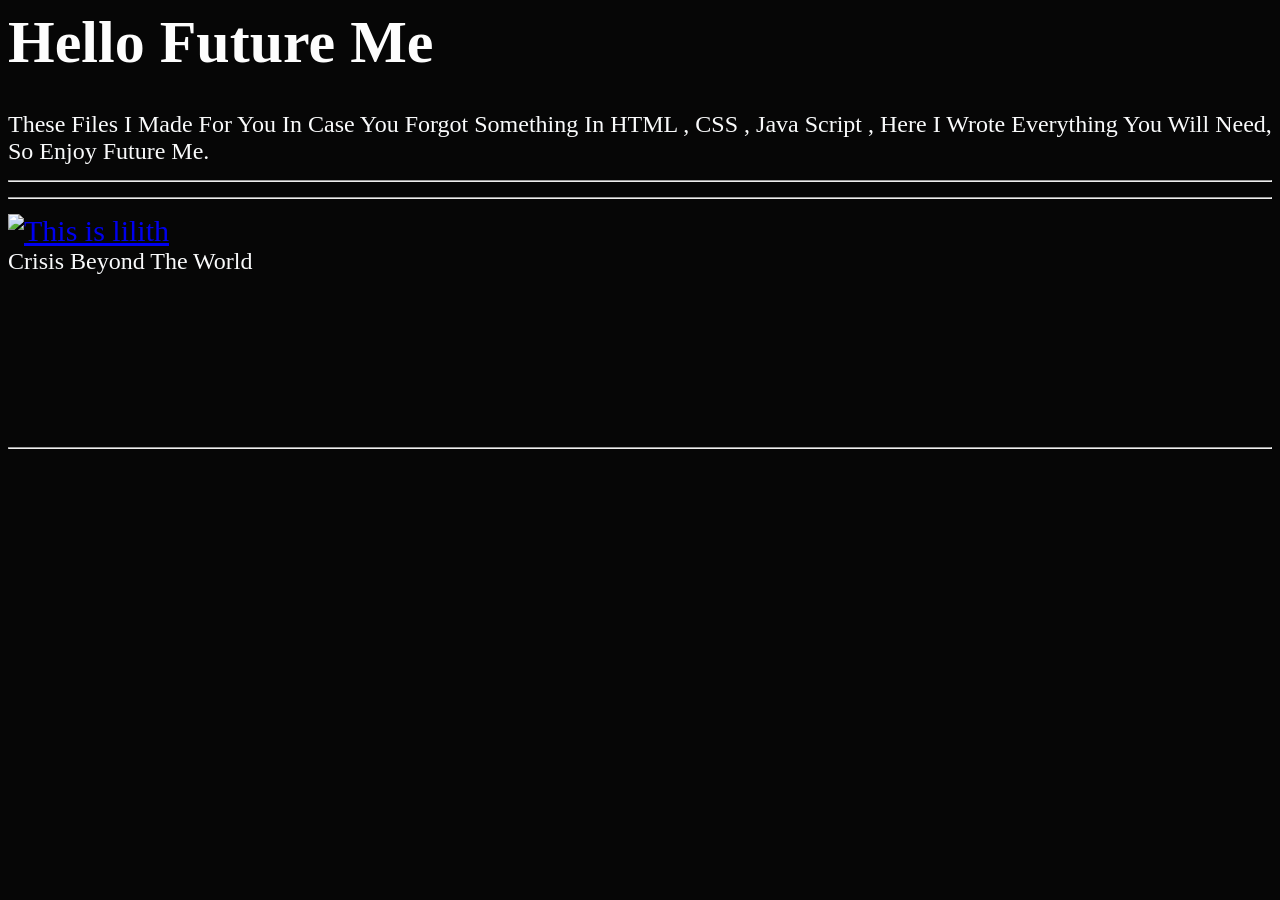
==== index.html @ 6f9fb366 "Rename test.html to index.html" ====
<!DOCTYPE html>
<html lang="en">
<head>
    <title> HTML & CSS & JS </title>
    <link rel="stylesheet" href="test.css"> <!-- link css with this href -->
</head>
<body>
     
    <h1> Hello Future Me </h1>
    <br>
    <!--<p> These Files I Made For You In Case You Forgot Something In HTML , CSS , Java Script , Here I Wrote Everything You Will Need, So Enjoy Future Me.  string-->
    <p class="text_info" > These Files I Made For You In Case You Forgot Something In HTML , CSS , Java Script , Here I Wrote Everything You Will Need, So Enjoy Future Me. </p> <!-- classes are so good to specifie somthing like fonts or size or whatever-->
    <hr>

    <h3 id = "greet"></h3> <!-- check JS file for info about id's -->
    <p id = info></p>
    <p id = arabic></p>
    <hr>

    <a href="https://store.steampowered.com/app/2873080/The_NOexistenceN_of_you_AND_me/" target="_blank"  >
    <img src="Lilith.jpg"  title="This is lilith " height="200" >  </img> </a> <!-- img and link -->

    <p class="Crisis" > Crisis Beyond The World  </p> 
    <audio autoplay loop id = "LILI" > <!-- Loop is just loop , also clasess are way better in both scenarios-->
        <source  src="[The NOexistenceN of you AND me OST] [Fontainebleau] - Crisis Beyond the World.mp3" type="audio/mp3" > <!-- it's recomended to tell the type of the file-->
    </audio>

    <p id = lilith_name></p>
    <p id = lilith_age></p>
    <p id = lilith_color></p>
    <video autoplay muted width="300" loop src="The NOexistenceN of you AND me Just Lilith.mp4" type="video/mp4" ></video> 
    <hr>

 




















</body>
<script src="test.js"></script> <!-- link the java script--> 
<!-- it's better to have the source at the bottem so that it dosent ruin the html compiling first-->
</html>
---- test.css ----
body {
  background-color: rgb(6, 6, 6); 
  font-family: serif, 'Arial Narrow Bold', sans-serif; /* font style */
  font-size: 30px; /* font size */
  h1 {
    color: rgb(253, 253, 253);
    /*font-family: fantasy; you can do that */
  }
  p{
    color: rgb(249, 250, 251);

  }
  
  h3 {
    color: rgb(247, 246, 244);
  }
  h1,h3 , p {
    margin: 0; /* this margin thingy controls spacing , pretty net */
  }
  .text_info {

    font-size: x-large; /* check HTML file For More Info About Classes */
  }
  .Crisis
  {
    font-size: x-large;
  }

  
}
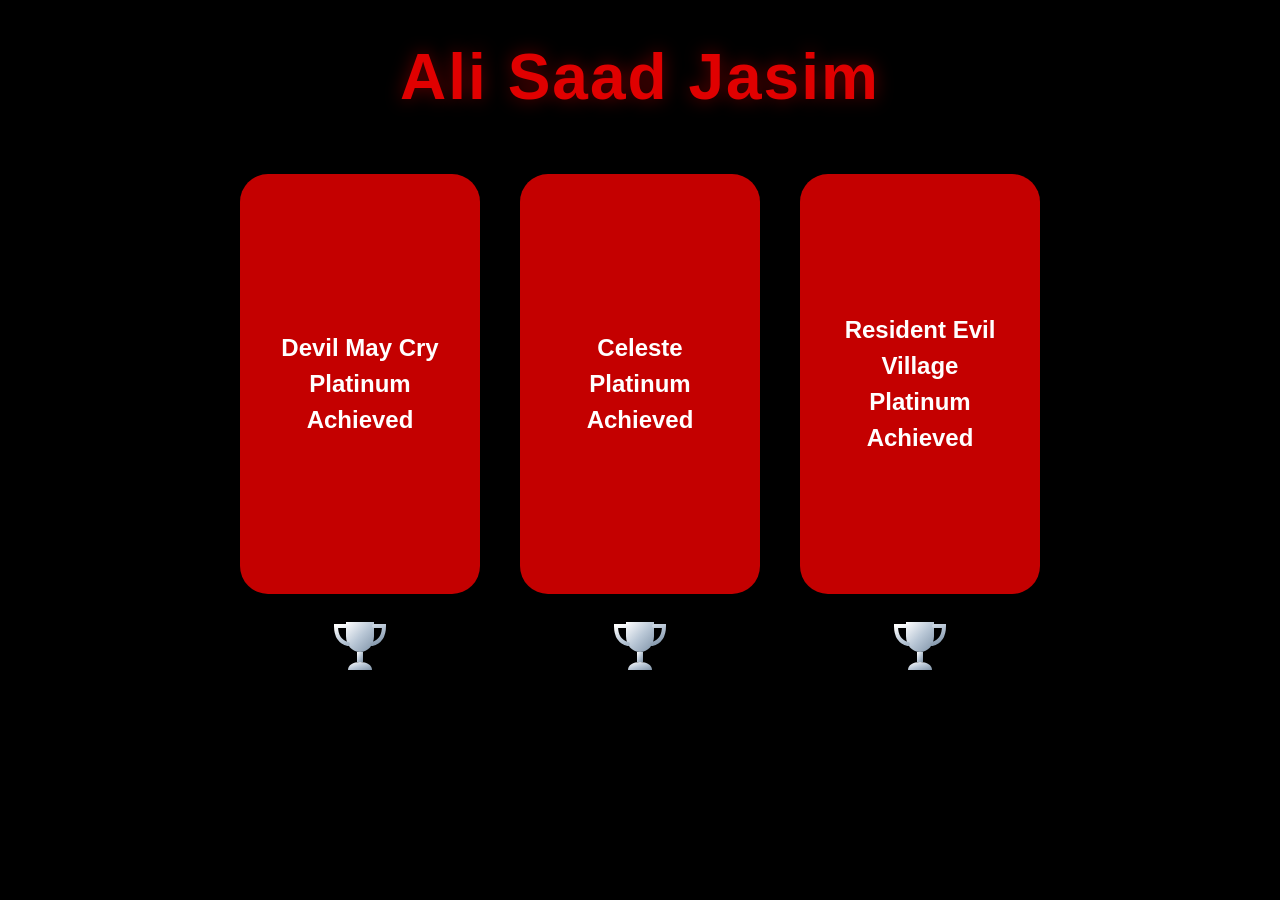
==== commit 60338bc0: "Add files via upload" ====
--- a/index.html
+++ b/index.html
@@ -1,58 +1,62 @@
-<!DOCTYPE html>
-<html lang="en">
-<head>
-    <title> HTML & CSS & JS </title>
-    <link rel="stylesheet" href="test.css"> <!-- link css with this href -->
-</head>
-<body>
-     
-    <h1> Hello Future Me </h1>
-    <br>
-    <!--<p> These Files I Made For You In Case You Forgot Something In HTML , CSS , Java Script , Here I Wrote Everything You Will Need, So Enjoy Future Me.  string-->
-    <p class="text_info" > These Files I Made For You In Case You Forgot Something In HTML , CSS , Java Script , Here I Wrote Everything You Will Need, So Enjoy Future Me. </p> <!-- classes are so good to specifie somthing like fonts or size or whatever-->
-    <hr>
-
-    <h3 id = "greet"></h3> <!-- check JS file for info about id's -->
-    <p id = info></p>
-    <p id = arabic></p>
-    <hr>
-
-    <a href="https://store.steampowered.com/app/2873080/The_NOexistenceN_of_you_AND_me/" target="_blank"  >
-    <img src="Lilith.jpg"  title="This is lilith " height="200" >  </img> </a> <!-- img and link -->
-
-    <p class="Crisis" > Crisis Beyond The World  </p> 
-    <audio autoplay loop id = "LILI" > <!-- Loop is just loop , also clasess are way better in both scenarios-->
-        <source  src="[The NOexistenceN of you AND me OST] [Fontainebleau] - Crisis Beyond the World.mp3" type="audio/mp3" > <!-- it's recomended to tell the type of the file-->
-    </audio>
-
-    <p id = lilith_name></p>
-    <p id = lilith_age></p>
-    <p id = lilith_color></p>
-    <video autoplay muted width="300" loop src="The NOexistenceN of you AND me Just Lilith.mp4" type="video/mp4" ></video> 
-    <hr>
-
- 
-
-
-
-
-
-
-
-
-
-
-
-
-
-
-
-
-
-
-
-
-</body>
-<script src="test.js"></script> <!-- link the java script--> 
-<!-- it's better to have the source at the bottem so that it dosent ruin the html compiling first-->
-</html>
+<!DOCTYPE html>
+<html lang="en">
+<head>
+  <meta charset="UTF-8">
+  <meta name="viewport" content="width=device-width, initial-scale=1">
+  <title>Ali Saad Jasim</title>
+  <link rel="stylesheet" href="style.css">
+</head>
+<body>
+  <header>
+    <h1>Ali Saad Jasim</h1>
+  </header>
+
+  <main class="cards">
+
+    <section class="card-wrap">
+      <div class="card" tabindex="0">
+        <p>Devil May Cry<br>Platinum Achieved</p>
+      </div>
+      <svg class="trophy" viewBox="0 0 64 64" role="img" aria-label="Platinum trophy">
+        <use href="#trophy-icon"/>
+      </svg>
+    </section>
+
+    <section class="card-wrap">
+      <div class="card" tabindex="0">
+        <p>Celeste<br>Platinum Achieved</p>
+      </div>
+      <svg class="trophy" viewBox="0 0 64 64" role="img" aria-label="Platinum trophy">
+        <use href="#trophy-icon"/>
+      </svg>
+    </section>
+
+    <section class="card-wrap">
+      <div class="card" tabindex="0">
+        <p>Resident Evil Village<br>Platinum Achieved</p>
+      </div>
+      <svg class="trophy" viewBox="0 0 64 64" role="img" aria-label="Platinum trophy">
+        <use href="#trophy-icon"/>
+      </svg>
+    </section>
+
+  </main>
+
+  <!-- Platinum trophy icon, defined once and reused under each card -->
+  <svg width="0" height="0" style="position:absolute" aria-hidden="true">
+    <defs>
+      <linearGradient id="plat" x1="0" y1="0" x2="1" y2="1">
+        <stop offset="0" stop-color="#ffffff"/>
+        <stop offset="0.5" stop-color="#b9c7d6"/>
+        <stop offset="1" stop-color="#7f93a8"/>
+      </linearGradient>
+      <g id="trophy-icon">
+        <path d="M18 8h28v14c0 9-6 16-14 16S18 31 18 22V8z" fill="url(#plat)"/>
+        <path d="M18 12H8c0 10 4 16 12 18M46 12h10c0 10-4 16-12 18" fill="none" stroke="url(#plat)" stroke-width="4" stroke-linecap="round"/>
+        <rect x="29" y="38" width="6" height="10" fill="url(#plat)"/>
+        <path d="M20 56c0-5 5-8 12-8s12 3 12 8z" fill="url(#plat)"/>
+      </g>
+    </defs>
+  </svg>
+</body>
+</html>
--- a/style.css
+++ b/style.css
@@ -0,0 +1,85 @@
+* {
+  box-sizing: border-box;
+  margin: 0;
+  padding: 0;
+}
+
+body {
+  background: #000;
+  color: #fff;
+  font-family: "Segoe UI", Arial, sans-serif;
+  min-height: 100vh;
+  padding: 40px 20px 60px;
+}
+
+header {
+  text-align: center;
+  margin-bottom: 60px;
+}
+
+h1 {
+  color: #e00000;
+  font-size: clamp(2.2rem, 6vw, 4rem);
+  letter-spacing: 2px;
+  text-shadow: 0 0 18px rgba(224, 0, 0, 0.45);
+}
+
+.cards {
+  display: flex;
+  justify-content: center;
+  align-items: flex-start;
+  gap: 40px;
+  flex-wrap: wrap;
+}
+
+.card-wrap {
+  display: flex;
+  flex-direction: column;
+  align-items: center;
+  gap: 20px;
+}
+
+/* Tall, vertical red rounded rectangles */
+.card {
+  width: 240px;
+  height: 420px;
+  background: #c40000;
+  border-radius: 28px;
+  display: flex;
+  align-items: center;
+  justify-content: center;
+  text-align: center;
+  padding: 24px;
+  font-size: 1.5rem;
+  font-weight: 700;
+  line-height: 1.5;
+  cursor: pointer;
+  transition: box-shadow 0.25s ease, transform 0.25s ease;
+}
+
+/* White glow on hover (and keyboard focus) */
+.card:hover,
+.card:focus-visible {
+  box-shadow:
+    0 0 12px 4px rgba(255, 255, 255, 0.9),
+    0 0 40px 12px rgba(255, 255, 255, 0.5);
+  outline: none;
+  transform: translateY(-4px);
+}
+
+.trophy {
+  width: 64px;
+  height: 64px;
+}
+
+@media (prefers-reduced-motion: reduce) {
+  .card { transition: none; }
+  .card:hover, .card:focus-visible { transform: none; }
+}
+
+@media (max-width: 600px) {
+  .card {
+    width: 200px;
+    height: 340px;
+  }
+}
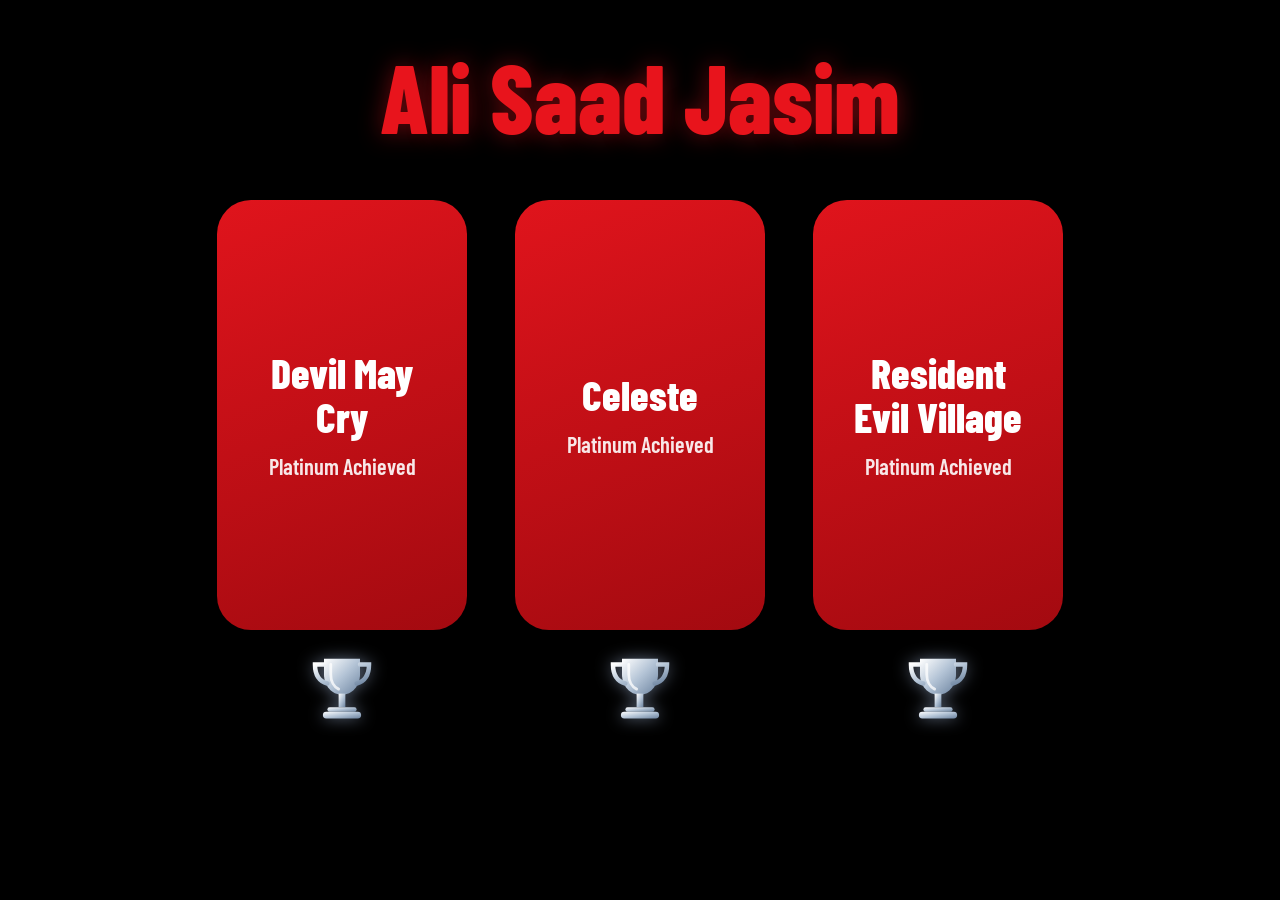
==== commit 72eb3c84: "Add files via upload" ====
--- a/index.html
+++ b/index.html
@@ -4,59 +4,78 @@
   <meta charset="UTF-8">
   <meta name="viewport" content="width=device-width, initial-scale=1">
   <title>Ali Saad Jasim</title>
+  <link rel="preconnect" href="https://fonts.googleapis.com">
+  <link rel="preconnect" href="https://fonts.gstatic.com" crossorigin>
+  <link href="https://fonts.googleapis.com/css2?family=Barlow+Condensed:wght@600;800&display=swap" rel="stylesheet">
   <link rel="stylesheet" href="style.css">
 </head>
 <body>
-  <header>
-    <h1>Ali Saad Jasim</h1>
-  </header>
 
-  <main class="cards">
+  <h1>Ali Saad Jasim</h1>
 
-    <section class="card-wrap">
+  <main class="games">
+
+    <article class="game">
       <div class="card" tabindex="0">
-        <p>Devil May Cry<br>Platinum Achieved</p>
+        <h2>Devil May Cry</h2>
+        <p>Platinum Achieved</p>
       </div>
       <svg class="trophy" viewBox="0 0 64 64" role="img" aria-label="Platinum trophy">
-        <use href="#trophy-icon"/>
+        <defs>
+          <linearGradient id="p1" x1="0" y1="0" x2="1" y2="1">
+            <stop offset="0" stop-color="#ffffff"/><stop offset=".5" stop-color="#b4c4d6"/><stop offset="1" stop-color="#6d84a0"/>
+          </linearGradient>
+        </defs>
+        <path d="M16 6h32v14c0 10-7 18-16 18S16 30 16 20z" fill="url(#p1)"/>
+        <path d="M16 11H8c0 9 4 15 11 17M48 11h8c0 9-4 15-11 17" fill="none" stroke="url(#p1)" stroke-width="4" stroke-linecap="round"/>
+        <path d="M22 11v9c0 6 3 11 7 13" fill="none" stroke="#fff" stroke-opacity=".75" stroke-width="2.5" stroke-linecap="round"/>
+        <rect x="29" y="37" width="6" height="12" fill="url(#p1)"/>
+        <rect x="19" y="49" width="26" height="4" rx="2" fill="url(#p1)"/>
+        <rect x="15" y="53" width="34" height="6" rx="3" fill="url(#p1)"/>
       </svg>
-    </section>
+    </article>
 
-    <section class="card-wrap">
+    <article class="game">
       <div class="card" tabindex="0">
-        <p>Celeste<br>Platinum Achieved</p>
+        <h2>Celeste</h2>
+        <p>Platinum Achieved</p>
       </div>
       <svg class="trophy" viewBox="0 0 64 64" role="img" aria-label="Platinum trophy">
-        <use href="#trophy-icon"/>
+        <defs>
+          <linearGradient id="p2" x1="0" y1="0" x2="1" y2="1">
+            <stop offset="0" stop-color="#ffffff"/><stop offset=".5" stop-color="#b4c4d6"/><stop offset="1" stop-color="#6d84a0"/>
+          </linearGradient>
+        </defs>
+        <path d="M16 6h32v14c0 10-7 18-16 18S16 30 16 20z" fill="url(#p2)"/>
+        <path d="M16 11H8c0 9 4 15 11 17M48 11h8c0 9-4 15-11 17" fill="none" stroke="url(#p2)" stroke-width="4" stroke-linecap="round"/>
+        <path d="M22 11v9c0 6 3 11 7 13" fill="none" stroke="#fff" stroke-opacity=".75" stroke-width="2.5" stroke-linecap="round"/>
+        <rect x="29" y="37" width="6" height="12" fill="url(#p2)"/>
+        <rect x="19" y="49" width="26" height="4" rx="2" fill="url(#p2)"/>
+        <rect x="15" y="53" width="34" height="6" rx="3" fill="url(#p2)"/>
       </svg>
-    </section>
+    </article>
 
-    <section class="card-wrap">
+    <article class="game">
       <div class="card" tabindex="0">
-        <p>Resident Evil Village<br>Platinum Achieved</p>
+        <h2>Resident Evil Village</h2>
+        <p>Platinum Achieved</p>
       </div>
       <svg class="trophy" viewBox="0 0 64 64" role="img" aria-label="Platinum trophy">
-        <use href="#trophy-icon"/>
+        <defs>
+          <linearGradient id="p3" x1="0" y1="0" x2="1" y2="1">
+            <stop offset="0" stop-color="#ffffff"/><stop offset=".5" stop-color="#b4c4d6"/><stop offset="1" stop-color="#6d84a0"/>
+          </linearGradient>
+        </defs>
+        <path d="M16 6h32v14c0 10-7 18-16 18S16 30 16 20z" fill="url(#p3)"/>
+        <path d="M16 11H8c0 9 4 15 11 17M48 11h8c0 9-4 15-11 17" fill="none" stroke="url(#p3)" stroke-width="4" stroke-linecap="round"/>
+        <path d="M22 11v9c0 6 3 11 7 13" fill="none" stroke="#fff" stroke-opacity=".75" stroke-width="2.5" stroke-linecap="round"/>
+        <rect x="29" y="37" width="6" height="12" fill="url(#p3)"/>
+        <rect x="19" y="49" width="26" height="4" rx="2" fill="url(#p3)"/>
+        <rect x="15" y="53" width="34" height="6" rx="3" fill="url(#p3)"/>
       </svg>
-    </section>
+    </article>
 
   </main>
 
-  <!-- Platinum trophy icon, defined once and reused under each card -->
-  <svg width="0" height="0" style="position:absolute" aria-hidden="true">
-    <defs>
-      <linearGradient id="plat" x1="0" y1="0" x2="1" y2="1">
-        <stop offset="0" stop-color="#ffffff"/>
-        <stop offset="0.5" stop-color="#b9c7d6"/>
-        <stop offset="1" stop-color="#7f93a8"/>
-      </linearGradient>
-      <g id="trophy-icon">
-        <path d="M18 8h28v14c0 9-6 16-14 16S18 31 18 22V8z" fill="url(#plat)"/>
-        <path d="M18 12H8c0 10 4 16 12 18M46 12h10c0 10-4 16-12 18" fill="none" stroke="url(#plat)" stroke-width="4" stroke-linecap="round"/>
-        <rect x="29" y="38" width="6" height="10" fill="url(#plat)"/>
-        <path d="M20 56c0-5 5-8 12-8s12 3 12 8z" fill="url(#plat)"/>
-      </g>
-    </defs>
-  </svg>
 </body>
 </html>
--- a/style.css
+++ b/style.css
@@ -7,79 +7,95 @@
 body {
   background: #000;
   color: #fff;
-  font-family: "Segoe UI", Arial, sans-serif;
+  font-family: "Barlow Condensed", "Arial Narrow", Impact, sans-serif;
   min-height: 100vh;
-  padding: 40px 20px 60px;
-}
-
-header {
-  text-align: center;
-  margin-bottom: 60px;
+  padding: 48px 20px 64px;
 }
 
 h1 {
-  color: #e00000;
-  font-size: clamp(2.2rem, 6vw, 4rem);
-  letter-spacing: 2px;
-  text-shadow: 0 0 18px rgba(224, 0, 0, 0.45);
+  color: #e8141c;
+  text-align: center;
+  font-size: clamp(3rem, 9vw, 6rem);
+  font-weight: 800;
+  line-height: 1;
+  margin-bottom: 56px;
+  text-shadow: 0 0 24px rgba(232, 20, 28, 0.45);
 }
 
-.cards {
+.games {
   display: flex;
   justify-content: center;
   align-items: flex-start;
-  gap: 40px;
   flex-wrap: wrap;
+  gap: 48px;
 }
 
-.card-wrap {
+.game {
   display: flex;
   flex-direction: column;
   align-items: center;
-  gap: 20px;
+  gap: 22px;
 }
 
-/* Tall, vertical red rounded rectangles */
+/* Tall red rounded rectangle */
 .card {
-  width: 240px;
-  height: 420px;
-  background: #c40000;
-  border-radius: 28px;
+  width: 250px;
+  height: 430px;
+  border-radius: 34px;
+  background: linear-gradient(160deg, #e0141c 0%, #a30a10 100%);
   display: flex;
+  flex-direction: column;
   align-items: center;
   justify-content: center;
+  gap: 14px;
+  padding: 28px;
   text-align: center;
-  padding: 24px;
-  font-size: 1.5rem;
-  font-weight: 700;
-  line-height: 1.5;
   cursor: pointer;
   transition: box-shadow 0.25s ease, transform 0.25s ease;
+}
+
+.card h2 {
+  font-size: 2.6rem;
+  font-weight: 800;
+  line-height: 1.05;
+}
+
+.card p {
+  font-size: 1.4rem;
+  font-weight: 600;
+  opacity: 0.9;
 }
 
 /* White glow on hover (and keyboard focus) */
 .card:hover,
 .card:focus-visible {
-  box-shadow:
-    0 0 12px 4px rgba(255, 255, 255, 0.9),
-    0 0 40px 12px rgba(255, 255, 255, 0.5);
   outline: none;
   transform: translateY(-4px);
+  box-shadow:
+    0 0 0 2px #fff,
+    0 0 22px 6px rgba(255, 255, 255, 0.85),
+    0 0 60px 16px rgba(255, 255, 255, 0.4);
 }
 
 .trophy {
-  width: 64px;
-  height: 64px;
-}
-
-@media (prefers-reduced-motion: reduce) {
-  .card { transition: none; }
-  .card:hover, .card:focus-visible { transform: none; }
+  width: 72px;
+  height: 72px;
+  filter: drop-shadow(0 0 8px rgba(190, 215, 255, 0.45));
 }
 
 @media (max-width: 600px) {
   .card {
-    width: 200px;
-    height: 340px;
+    width: 220px;
+    height: 380px;
   }
 }
+
+@media (prefers-reduced-motion: reduce) {
+  .card {
+    transition: none;
+  }
+  .card:hover,
+  .card:focus-visible {
+    transform: none;
+  }
+}
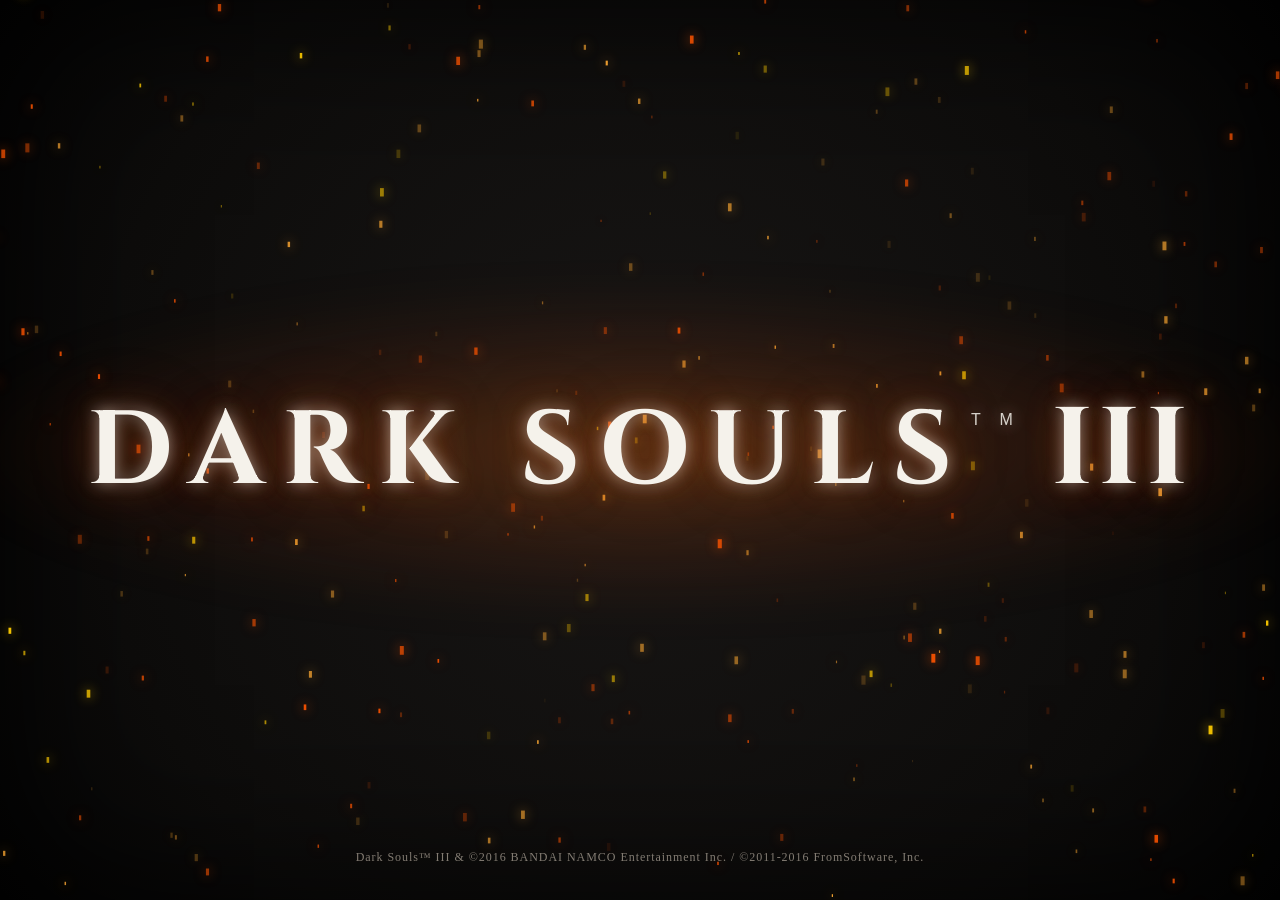
==== commit 92cba6da: "Add files via upload" ====
--- a/index.html
+++ b/index.html
@@ -1,81 +1,280 @@
-<!DOCTYPE html>
-<html lang="en">
-<head>
-  <meta charset="UTF-8">
-  <meta name="viewport" content="width=device-width, initial-scale=1">
-  <title>Ali Saad Jasim</title>
-  <link rel="preconnect" href="https://fonts.googleapis.com">
-  <link rel="preconnect" href="https://fonts.gstatic.com" crossorigin>
-  <link href="https://fonts.googleapis.com/css2?family=Barlow+Condensed:wght@600;800&display=swap" rel="stylesheet">
-  <link rel="stylesheet" href="style.css">
-</head>
-<body>
-
-  <h1>Ali Saad Jasim</h1>
-
-  <main class="games">
-
-    <article class="game">
-      <div class="card" tabindex="0">
-        <h2>Devil May Cry</h2>
-        <p>Platinum Achieved</p>
-      </div>
-      <svg class="trophy" viewBox="0 0 64 64" role="img" aria-label="Platinum trophy">
-        <defs>
-          <linearGradient id="p1" x1="0" y1="0" x2="1" y2="1">
-            <stop offset="0" stop-color="#ffffff"/><stop offset=".5" stop-color="#b4c4d6"/><stop offset="1" stop-color="#6d84a0"/>
-          </linearGradient>
-        </defs>
-        <path d="M16 6h32v14c0 10-7 18-16 18S16 30 16 20z" fill="url(#p1)"/>
-        <path d="M16 11H8c0 9 4 15 11 17M48 11h8c0 9-4 15-11 17" fill="none" stroke="url(#p1)" stroke-width="4" stroke-linecap="round"/>
-        <path d="M22 11v9c0 6 3 11 7 13" fill="none" stroke="#fff" stroke-opacity=".75" stroke-width="2.5" stroke-linecap="round"/>
-        <rect x="29" y="37" width="6" height="12" fill="url(#p1)"/>
-        <rect x="19" y="49" width="26" height="4" rx="2" fill="url(#p1)"/>
-        <rect x="15" y="53" width="34" height="6" rx="3" fill="url(#p1)"/>
-      </svg>
-    </article>
-
-    <article class="game">
-      <div class="card" tabindex="0">
-        <h2>Celeste</h2>
-        <p>Platinum Achieved</p>
-      </div>
-      <svg class="trophy" viewBox="0 0 64 64" role="img" aria-label="Platinum trophy">
-        <defs>
-          <linearGradient id="p2" x1="0" y1="0" x2="1" y2="1">
-            <stop offset="0" stop-color="#ffffff"/><stop offset=".5" stop-color="#b4c4d6"/><stop offset="1" stop-color="#6d84a0"/>
-          </linearGradient>
-        </defs>
-        <path d="M16 6h32v14c0 10-7 18-16 18S16 30 16 20z" fill="url(#p2)"/>
-        <path d="M16 11H8c0 9 4 15 11 17M48 11h8c0 9-4 15-11 17" fill="none" stroke="url(#p2)" stroke-width="4" stroke-linecap="round"/>
-        <path d="M22 11v9c0 6 3 11 7 13" fill="none" stroke="#fff" stroke-opacity=".75" stroke-width="2.5" stroke-linecap="round"/>
-        <rect x="29" y="37" width="6" height="12" fill="url(#p2)"/>
-        <rect x="19" y="49" width="26" height="4" rx="2" fill="url(#p2)"/>
-        <rect x="15" y="53" width="34" height="6" rx="3" fill="url(#p2)"/>
-      </svg>
-    </article>
-
-    <article class="game">
-      <div class="card" tabindex="0">
-        <h2>Resident Evil Village</h2>
-        <p>Platinum Achieved</p>
-      </div>
-      <svg class="trophy" viewBox="0 0 64 64" role="img" aria-label="Platinum trophy">
-        <defs>
-          <linearGradient id="p3" x1="0" y1="0" x2="1" y2="1">
-            <stop offset="0" stop-color="#ffffff"/><stop offset=".5" stop-color="#b4c4d6"/><stop offset="1" stop-color="#6d84a0"/>
-          </linearGradient>
-        </defs>
-        <path d="M16 6h32v14c0 10-7 18-16 18S16 30 16 20z" fill="url(#p3)"/>
-        <path d="M16 11H8c0 9 4 15 11 17M48 11h8c0 9-4 15-11 17" fill="none" stroke="url(#p3)" stroke-width="4" stroke-linecap="round"/>
-        <path d="M22 11v9c0 6 3 11 7 13" fill="none" stroke="#fff" stroke-opacity=".75" stroke-width="2.5" stroke-linecap="round"/>
-        <rect x="29" y="37" width="6" height="12" fill="url(#p3)"/>
-        <rect x="19" y="49" width="26" height="4" rx="2" fill="url(#p3)"/>
-        <rect x="15" y="53" width="34" height="6" rx="3" fill="url(#p3)"/>
-      </svg>
-    </article>
-
-  </main>
-
-</body>
-</html>
+<!DOCTYPE html>
+<html lang="en">
+<head>
+    <meta charset="UTF-8">
+    <meta name="viewport" content="width=device-width, initial-scale=1.0">
+    <title>DARK SOULS III</title>
+    <!-- Import Cinzel font for authentic Dark Souls typography -->
+    <link rel="preconnect" href="https://fonts.googleapis.com">
+    <link rel="preconnect" href="https://fonts.gstatic.com" crossorigin>
+    <link href="https://fonts.googleapis.com/css2?family=Cinzel:wght@600;700&display=swap" rel="stylesheet">
+
+    <style>
+        * {
+            margin: 0;
+            padding: 0;
+            box-sizing: border-box;
+        }
+
+        body, html {
+            width: 100%;
+            height: 100%;
+            overflow: hidden;
+            font-family: 'Georgia', serif;
+            background-color: #0d0d0d;
+            color: #d4d4d4;
+            user-select: none;
+        }
+
+        /* Background & Atmosphere */
+        .ds-background {
+            position: absolute;
+            top: 0;
+            left: 0;
+            width: 100%;
+            height: 100%;
+            background: radial-gradient(circle at center, #181615 0%, #0d0c0b 70%, #050505 100%);
+            z-index: 1;
+        }
+
+        /* Vignette & Ash overlay */
+        .vignette {
+            position: absolute;
+            top: 0;
+            left: 0;
+            width: 100%;
+            height: 100%;
+            box-shadow: inset 0 0 180px rgba(0, 0, 0, 0.95);
+            z-index: 2;
+            pointer-events: none;
+        }
+
+        #emberCanvas {
+            position: absolute;
+            top: 0;
+            left: 0;
+            width: 100%;
+            height: 100%;
+            z-index: 3;
+            pointer-events: none;
+        }
+
+        /* UI Container */
+        .ds-container {
+            position: relative;
+            z-index: 10;
+            width: 100%;
+            height: 100%;
+            display: flex;
+            flex-direction: column;
+            justify-content: center;
+            align-items: center;
+            padding: 60px 80px;
+        }
+
+        /* Title Logo Wrapper */
+        .ds-logo-wrapper {
+            position: relative;
+            display: flex;
+            align-items: center;
+            justify-content: center;
+            opacity: 0;
+            transform: translateY(-10px);
+            animation: fadeInLogo 2.5s ease-out forwards;
+            animation-delay: 0.3s;
+        }
+
+        /* Smooth radial glow behind title */
+        .ds-logo-wrapper::before {
+            content: '';
+            position: absolute;
+            top: 50%;
+            left: 50%;
+            transform: translate(-50%, -50%);
+            width: 120%;
+            height: 220%;
+            background: radial-gradient(ellipse at center, rgba(230, 110, 20, 0.28) 0%, rgba(180, 60, 10, 0.12) 45%, rgba(0,0,0,0) 75%);
+            pointer-events: none;
+            z-index: 1;
+            filter: blur(20px);
+        }
+
+        .ds-logo-text {
+            position: relative;
+            z-index: 2;
+            font-family: 'Cinzel', serif;
+            font-weight: 700;
+            font-size: 6.5rem;
+            letter-spacing: 0.18em;
+            color: #f5f2eb;
+            text-shadow: 0 0 15px rgba(245, 242, 235, 0.5), 0 0 35px rgba(210, 90, 20, 0.4), 0 0 70px rgba(150, 40, 0, 0.3);
+            display: flex;
+            align-items: baseline;
+        }
+
+        /* Trademark Symbol */
+        .ds-tm {
+            font-size: 1rem;
+            position: relative;
+            top: -3.6rem;
+            margin-right: 0.8rem;
+            opacity: 0.85;
+            font-family: sans-serif;
+            font-weight: normal;
+        }
+
+        /* Roman Numeral III */
+        .ds-roman-numeral {
+            font-size: 6.8rem;
+            margin-left: 0.4rem;
+            letter-spacing: 0.05em;
+        }
+
+        /* Copyright / Version Footer Positioned at Bottom */
+        .ds-footer {
+            position: absolute;
+            bottom: 35px;
+            width: 100%;
+            text-align: center;
+            font-size: 0.75rem;
+            letter-spacing: 0.08em;
+            color: #837c73;
+            opacity: 0;
+            font-family: 'Times New Roman', serif;
+            animation: fadeInFooter 5s ease-out forwards;
+            animation-delay: 3s;
+        }
+
+        /* Animations */
+        @keyframes fadeInLogo {
+            to {
+                opacity: 1;
+                transform: translateY(0);
+            }
+        }
+
+        @keyframes fadeInFooter {
+            to {
+                opacity: 1;
+            }
+        }
+    </style>
+</head>
+<body>
+
+    <!-- Local Audio Track -->
+    <audio id="theme-audio" loop preload="auto">
+        <source src="darksouls.mp3" type="audio/mpeg">
+    </audio>
+
+    <div class="ds-background"></div>
+    <div class="vignette"></div>
+    <canvas id="emberCanvas"></canvas>
+
+    <div class="ds-container">
+        <!-- Logo Structure -->
+        <div class="ds-logo-wrapper">
+            <div class="ds-logo-text">
+                DARK SOULS<span class="ds-tm">TM</span><span class="ds-roman-numeral">III</span>
+            </div>
+        </div>
+
+        <!-- Footer Information -->
+        <div class="ds-footer">
+            Dark Souls™ III & ©2016 BANDAI NAMCO Entertainment Inc. / ©2011-2016 FromSoftware, Inc.
+        </div>
+    </div>
+
+<script>
+    // --- Ember / Ash Particle Simulation ---
+    const canvas = document.getElementById('emberCanvas');
+    const ctx = canvas.getContext('2d');
+
+    let width = canvas.width = window.innerWidth;
+    let height = canvas.height = window.innerHeight;
+
+    window.addEventListener('resize', () => {
+        width = canvas.width = window.innerWidth;
+        height = canvas.height = window.innerHeight;
+    });
+
+    const embers = [];
+    const numEmbers = 280;
+
+    class Ember {
+        constructor() {
+            this.reset();
+        }
+
+        reset() {
+            this.x = Math.random() * width;
+            this.y = height + (Math.random() * 60);
+            this.size = Math.random() * 3.2 + 1.0;
+            this.speedY = Math.random() * 1.4 + 0.5;
+            this.speedX = (Math.random() - 0.5) * 0.8;
+            this.opacity = Math.random() * 0.85 + 0.15;
+            this.fadeRate = Math.random() * 0.002 + 0.0008;
+            
+            const randColor = Math.random();
+            if (randColor > 0.6) {
+                this.color = '#ffaa33';
+            } else if (randColor > 0.2) {
+                this.color = '#ff5500';
+            } else {
+                this.color = '#ffcc00';
+            }
+        }
+
+        update() {
+            this.y -= this.speedY;
+            this.x += this.speedX + Math.sin(this.y * 0.015) * 0.5;
+            this.opacity -= this.fadeRate;
+
+            if (this.y < -15 || this.opacity <= 0) {
+                this.reset();
+            }
+        }
+
+        draw() {
+            ctx.save();
+            ctx.globalAlpha = Math.max(0, this.opacity);
+            ctx.fillStyle = this.color;
+            ctx.shadowBlur = 12;
+            ctx.shadowColor = this.color;
+            ctx.fillRect(this.x, this.y, this.size, this.size * 2.2);
+            ctx.restore();
+        }
+    }
+
+    for (let i = 0; i < numEmbers; i++) {
+        const emb = new Ember();
+        emb.y = Math.random() * height;
+        embers.push(emb);
+    }
+
+    function animateEmbers() {
+        ctx.clearRect(0, 0, width, height);
+        embers.forEach(ember => {
+            ember.update();
+            ember.draw();
+        });
+        requestAnimationFrame(animateEmbers);
+    }
+
+    animateEmbers();
+
+    // --- Audio Playback Handler ---
+    const audio = document.getElementById('theme-audio');
+
+    audio.play().catch(() => {
+        const unlockAudio = () => {
+            audio.play();
+            window.removeEventListener('click', unlockAudio);
+            window.removeEventListener('keydown', unlockAudio);
+        };
+        window.addEventListener('click', unlockAudio);
+        window.addEventListener('keydown', unlockAudio);
+    });
+</script>
+</body>
+</html>
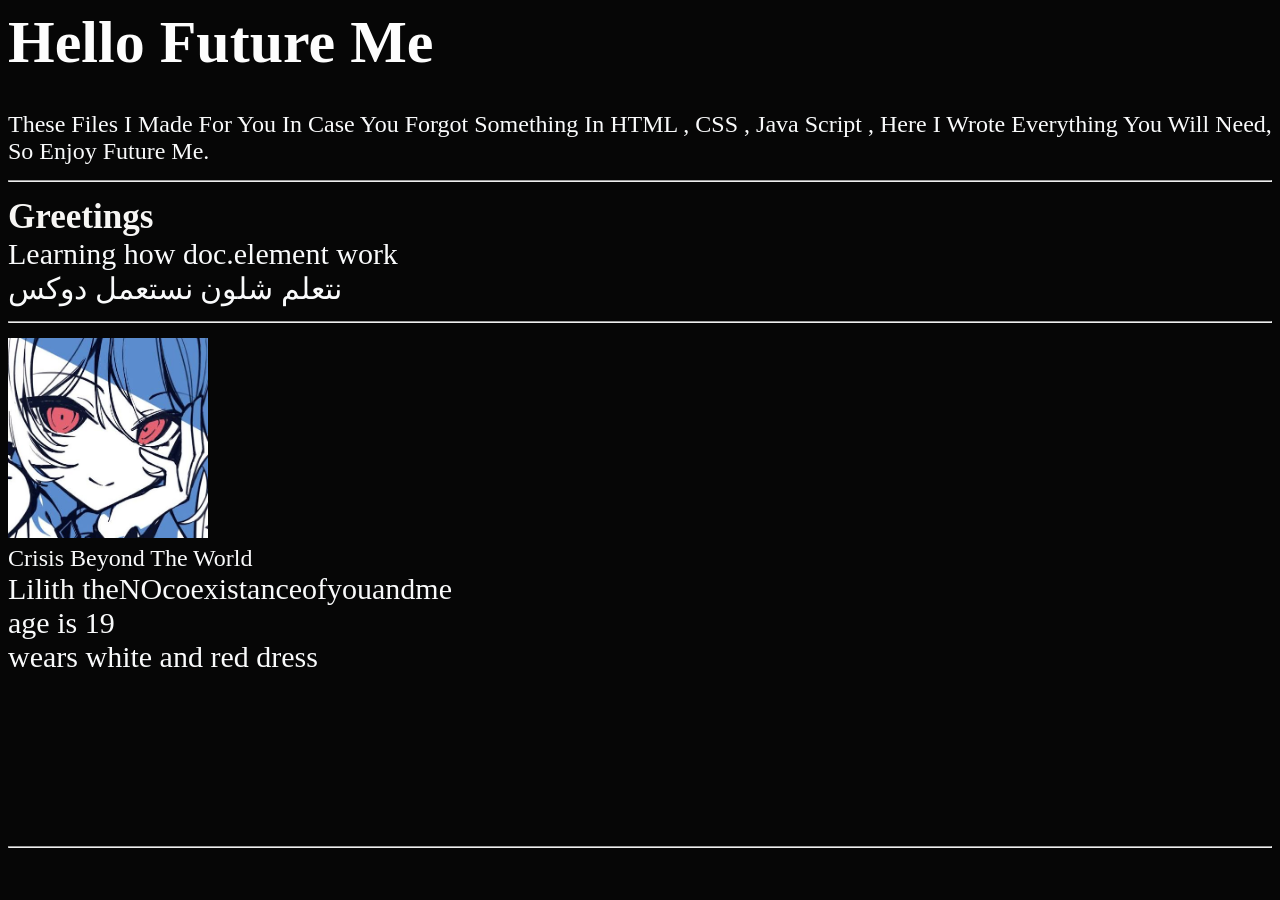
==== commit 152624f5: "Add files via upload" ====
--- a/index.html
+++ b/index.html
@@ -1,280 +1,40 @@
-<!DOCTYPE html>
-<html lang="en">
-<head>
-    <meta charset="UTF-8">
-    <meta name="viewport" content="width=device-width, initial-scale=1.0">
-    <title>DARK SOULS III</title>
-    <!-- Import Cinzel font for authentic Dark Souls typography -->
-    <link rel="preconnect" href="https://fonts.googleapis.com">
-    <link rel="preconnect" href="https://fonts.gstatic.com" crossorigin>
-    <link href="https://fonts.googleapis.com/css2?family=Cinzel:wght@600;700&display=swap" rel="stylesheet">
-
-    <style>
-        * {
-            margin: 0;
-            padding: 0;
-            box-sizing: border-box;
-        }
-
-        body, html {
-            width: 100%;
-            height: 100%;
-            overflow: hidden;
-            font-family: 'Georgia', serif;
-            background-color: #0d0d0d;
-            color: #d4d4d4;
-            user-select: none;
-        }
-
-        /* Background & Atmosphere */
-        .ds-background {
-            position: absolute;
-            top: 0;
-            left: 0;
-            width: 100%;
-            height: 100%;
-            background: radial-gradient(circle at center, #181615 0%, #0d0c0b 70%, #050505 100%);
-            z-index: 1;
-        }
-
-        /* Vignette & Ash overlay */
-        .vignette {
-            position: absolute;
-            top: 0;
-            left: 0;
-            width: 100%;
-            height: 100%;
-            box-shadow: inset 0 0 180px rgba(0, 0, 0, 0.95);
-            z-index: 2;
-            pointer-events: none;
-        }
-
-        #emberCanvas {
-            position: absolute;
-            top: 0;
-            left: 0;
-            width: 100%;
-            height: 100%;
-            z-index: 3;
-            pointer-events: none;
-        }
-
-        /* UI Container */
-        .ds-container {
-            position: relative;
-            z-index: 10;
-            width: 100%;
-            height: 100%;
-            display: flex;
-            flex-direction: column;
-            justify-content: center;
-            align-items: center;
-            padding: 60px 80px;
-        }
-
-        /* Title Logo Wrapper */
-        .ds-logo-wrapper {
-            position: relative;
-            display: flex;
-            align-items: center;
-            justify-content: center;
-            opacity: 0;
-            transform: translateY(-10px);
-            animation: fadeInLogo 2.5s ease-out forwards;
-            animation-delay: 0.3s;
-        }
-
-        /* Smooth radial glow behind title */
-        .ds-logo-wrapper::before {
-            content: '';
-            position: absolute;
-            top: 50%;
-            left: 50%;
-            transform: translate(-50%, -50%);
-            width: 120%;
-            height: 220%;
-            background: radial-gradient(ellipse at center, rgba(230, 110, 20, 0.28) 0%, rgba(180, 60, 10, 0.12) 45%, rgba(0,0,0,0) 75%);
-            pointer-events: none;
-            z-index: 1;
-            filter: blur(20px);
-        }
-
-        .ds-logo-text {
-            position: relative;
-            z-index: 2;
-            font-family: 'Cinzel', serif;
-            font-weight: 700;
-            font-size: 6.5rem;
-            letter-spacing: 0.18em;
-            color: #f5f2eb;
-            text-shadow: 0 0 15px rgba(245, 242, 235, 0.5), 0 0 35px rgba(210, 90, 20, 0.4), 0 0 70px rgba(150, 40, 0, 0.3);
-            display: flex;
-            align-items: baseline;
-        }
-
-        /* Trademark Symbol */
-        .ds-tm {
-            font-size: 1rem;
-            position: relative;
-            top: -3.6rem;
-            margin-right: 0.8rem;
-            opacity: 0.85;
-            font-family: sans-serif;
-            font-weight: normal;
-        }
-
-        /* Roman Numeral III */
-        .ds-roman-numeral {
-            font-size: 6.8rem;
-            margin-left: 0.4rem;
-            letter-spacing: 0.05em;
-        }
-
-        /* Copyright / Version Footer Positioned at Bottom */
-        .ds-footer {
-            position: absolute;
-            bottom: 35px;
-            width: 100%;
-            text-align: center;
-            font-size: 0.75rem;
-            letter-spacing: 0.08em;
-            color: #837c73;
-            opacity: 0;
-            font-family: 'Times New Roman', serif;
-            animation: fadeInFooter 5s ease-out forwards;
-            animation-delay: 3s;
-        }
-
-        /* Animations */
-        @keyframes fadeInLogo {
-            to {
-                opacity: 1;
-                transform: translateY(0);
-            }
-        }
-
-        @keyframes fadeInFooter {
-            to {
-                opacity: 1;
-            }
-        }
-    </style>
-</head>
-<body>
-
-    <!-- Local Audio Track -->
-    <audio id="theme-audio" loop preload="auto">
-        <source src="darksouls.mp3" type="audio/mpeg">
-    </audio>
-
-    <div class="ds-background"></div>
-    <div class="vignette"></div>
-    <canvas id="emberCanvas"></canvas>
-
-    <div class="ds-container">
-        <!-- Logo Structure -->
-        <div class="ds-logo-wrapper">
-            <div class="ds-logo-text">
-                DARK SOULS<span class="ds-tm">TM</span><span class="ds-roman-numeral">III</span>
-            </div>
-        </div>
-
-        <!-- Footer Information -->
-        <div class="ds-footer">
-            Dark Souls™ III & ©2016 BANDAI NAMCO Entertainment Inc. / ©2011-2016 FromSoftware, Inc.
-        </div>
-    </div>
-
-<script>
-    // --- Ember / Ash Particle Simulation ---
-    const canvas = document.getElementById('emberCanvas');
-    const ctx = canvas.getContext('2d');
-
-    let width = canvas.width = window.innerWidth;
-    let height = canvas.height = window.innerHeight;
-
-    window.addEventListener('resize', () => {
-        width = canvas.width = window.innerWidth;
-        height = canvas.height = window.innerHeight;
-    });
-
-    const embers = [];
-    const numEmbers = 280;
-
-    class Ember {
-        constructor() {
-            this.reset();
-        }
-
-        reset() {
-            this.x = Math.random() * width;
-            this.y = height + (Math.random() * 60);
-            this.size = Math.random() * 3.2 + 1.0;
-            this.speedY = Math.random() * 1.4 + 0.5;
-            this.speedX = (Math.random() - 0.5) * 0.8;
-            this.opacity = Math.random() * 0.85 + 0.15;
-            this.fadeRate = Math.random() * 0.002 + 0.0008;
-            
-            const randColor = Math.random();
-            if (randColor > 0.6) {
-                this.color = '#ffaa33';
-            } else if (randColor > 0.2) {
-                this.color = '#ff5500';
-            } else {
-                this.color = '#ffcc00';
-            }
-        }
-
-        update() {
-            this.y -= this.speedY;
-            this.x += this.speedX + Math.sin(this.y * 0.015) * 0.5;
-            this.opacity -= this.fadeRate;
-
-            if (this.y < -15 || this.opacity <= 0) {
-                this.reset();
-            }
-        }
-
-        draw() {
-            ctx.save();
-            ctx.globalAlpha = Math.max(0, this.opacity);
-            ctx.fillStyle = this.color;
-            ctx.shadowBlur = 12;
-            ctx.shadowColor = this.color;
-            ctx.fillRect(this.x, this.y, this.size, this.size * 2.2);
-            ctx.restore();
-        }
-    }
-
-    for (let i = 0; i < numEmbers; i++) {
-        const emb = new Ember();
-        emb.y = Math.random() * height;
-        embers.push(emb);
-    }
-
-    function animateEmbers() {
-        ctx.clearRect(0, 0, width, height);
-        embers.forEach(ember => {
-            ember.update();
-            ember.draw();
-        });
-        requestAnimationFrame(animateEmbers);
-    }
-
-    animateEmbers();
-
-    // --- Audio Playback Handler ---
-    const audio = document.getElementById('theme-audio');
-
-    audio.play().catch(() => {
-        const unlockAudio = () => {
-            audio.play();
-            window.removeEventListener('click', unlockAudio);
-            window.removeEventListener('keydown', unlockAudio);
-        };
-        window.addEventListener('click', unlockAudio);
-        window.addEventListener('keydown', unlockAudio);
-    });
-</script>
-</body>
-</html>+<!DOCTYPE html>
+<html lang="en">
+<head>
+    <meta charset="UTF-8"> <!-- needed so the Arabic text shows correctly online -->
+    <meta name="viewport" content="width=device-width, initial-scale=1.0"> <!-- makes the page fit phones -->
+    <title> HTML &amp; CSS &amp; JS </title>
+    <link rel="stylesheet" href="test.css"> <!-- link css with this href -->
+</head>
+<body>
+     
+    <h1> Hello Future Me </h1>
+    <br>
+    <!--<p> These Files I Made For You In Case You Forgot Something In HTML , CSS , Java Script , Here I Wrote Everything You Will Need, So Enjoy Future Me.  string-->
+    <p class="text_info" > These Files I Made For You In Case You Forgot Something In HTML , CSS , Java Script , Here I Wrote Everything You Will Need, So Enjoy Future Me. </p> <!-- classes are so good to specifie somthing like fonts or size or whatever-->
+    <hr>
+
+    <h3 id="greet"></h3> <!-- check JS file for info about id's -->
+    <p id="info"></p>
+    <p id="arabic"></p>
+    <hr>
+
+    <a href="https://store.steampowered.com/app/2873080/The_NOexistenceN_of_you_AND_me/" target="_blank" rel="noopener">
+    <img src="lilith.jpg" alt="Lilith" title="This is lilith " height="200"></a> <!-- img and link (img has no closing tag) -->
+
+    <p class="Crisis" > Crisis Beyond The World  </p> 
+    <audio autoplay loop id="LILI" > <!-- Loop is just loop , also clasess are way better in both scenarios-->
+        <source src="crisis-beyond-the-world.mp3" type="audio/mpeg"> <!-- it's recomended to tell the type of the file (mp3 = audio/mpeg) -->
+    </audio>
+
+    <p id="lilith_name"></p>
+    <p id="lilith_age"></p>
+    <p id="lilith_color"></p>
+    <video autoplay muted loop playsinline width="300"> <!-- playsinline = lets it autoplay on iPhones -->
+        <source src="lilith.mp4" type="video/mp4">
+    </video> 
+    <hr>
+
+    <script src="test.js"></script> <!-- link the java script, at the bottom of body so the html loads first -->
+</body>
+</html>
--- a/test.css
+++ b/test.css
@@ -0,0 +1,26 @@
+body {
+  background-color: rgb(6, 6, 6); 
+  font-family: serif, 'Arial Narrow Bold', sans-serif; /* font style */
+  font-size: 30px; /* font size */
+}
+
+/* these were nested inside body { } before, I moved them out so older browsers (old iPhones, old Chrome) still apply them */
+h1 {
+  color: rgb(253, 253, 253);
+  /*font-family: fantasy; you can do that */
+}
+p {
+  color: rgb(249, 250, 251);
+}
+h3 {
+  color: rgb(247, 246, 244);
+}
+h1, h3, p {
+  margin: 0; /* this margin thingy controls spacing , pretty net */
+}
+.text_info {
+  font-size: x-large; /* check HTML file For More Info About Classes */
+}
+.Crisis {
+  font-size: x-large;
+}
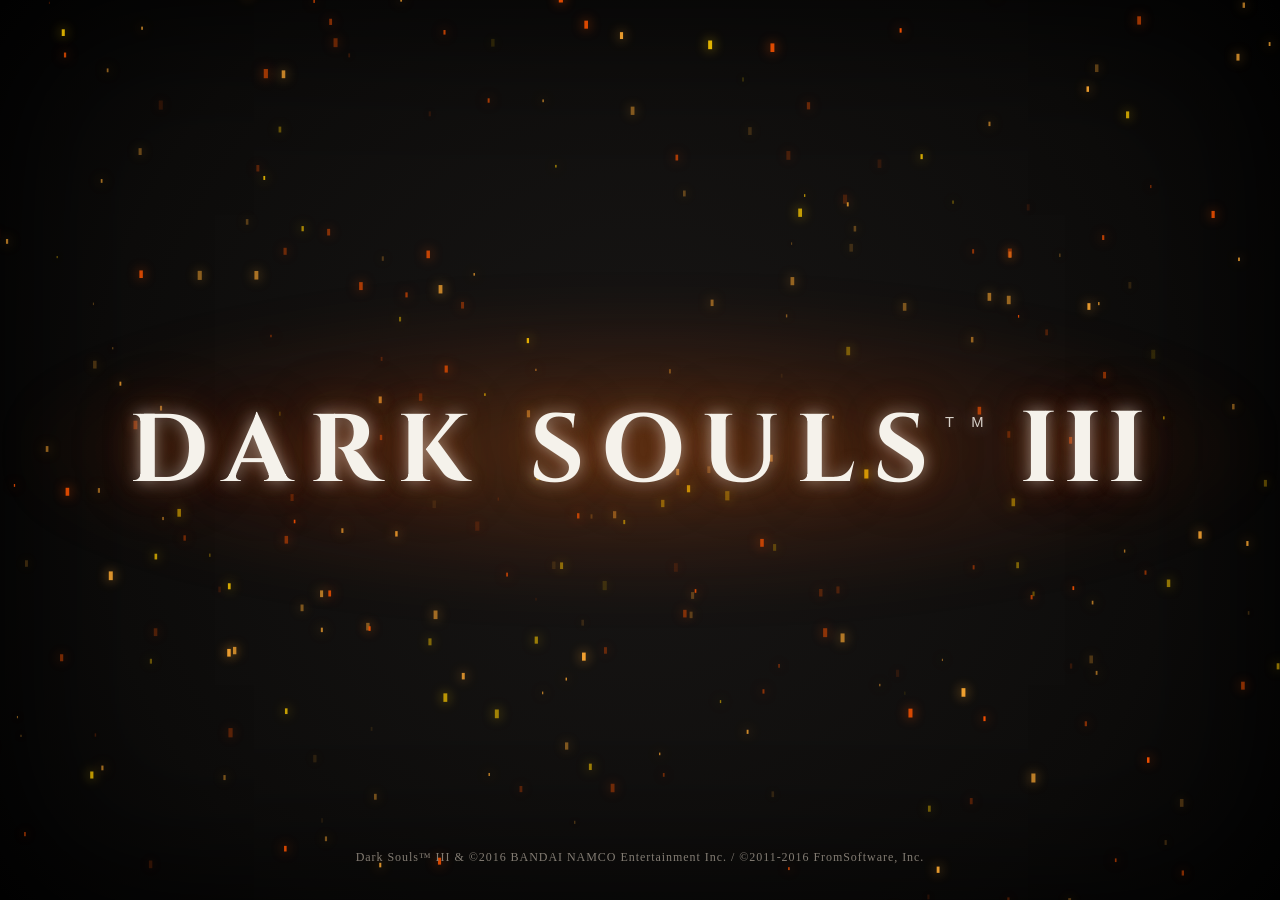
==== commit 20a2b166: "Add files via upload" ====
--- a/index.html
+++ b/index.html
@@ -1,40 +1,284 @@
 <!DOCTYPE html>
 <html lang="en">
 <head>
-    <meta charset="UTF-8"> <!-- needed so the Arabic text shows correctly online -->
-    <meta name="viewport" content="width=device-width, initial-scale=1.0"> <!-- makes the page fit phones -->
-    <title> HTML &amp; CSS &amp; JS </title>
-    <link rel="stylesheet" href="test.css"> <!-- link css with this href -->
+    <meta charset="UTF-8">
+    <meta name="viewport" content="width=device-width, initial-scale=1.0">
+    <title>DARK SOULS III</title>
+    <!-- Import Cinzel font for authentic Dark Souls typography -->
+    <link rel="preconnect" href="https://fonts.googleapis.com">
+    <link rel="preconnect" href="https://fonts.gstatic.com" crossorigin>
+    <link href="https://fonts.googleapis.com/css2?family=Cinzel:wght@600;700&display=swap" rel="stylesheet">
+
+    <style>
+        * {
+            margin: 0;
+            padding: 0;
+            box-sizing: border-box;
+        }
+
+        body, html {
+            width: 100%;
+            height: 100%;
+            overflow: hidden;
+            font-family: 'Georgia', serif;
+            background-color: #0d0d0d;
+            color: #d4d4d4;
+            user-select: none;
+        }
+
+        /* Background & Atmosphere */
+        .ds-background {
+            position: absolute;
+            top: 0;
+            left: 0;
+            width: 100%;
+            height: 100%;
+            background: radial-gradient(circle at center, #181615 0%, #0d0c0b 70%, #050505 100%);
+            z-index: 1;
+        }
+
+        /* Vignette & Ash overlay */
+        .vignette {
+            position: absolute;
+            top: 0;
+            left: 0;
+            width: 100%;
+            height: 100%;
+            box-shadow: inset 0 0 180px rgba(0, 0, 0, 0.95);
+            z-index: 2;
+            pointer-events: none;
+        }
+
+        #emberCanvas {
+            position: absolute;
+            top: 0;
+            left: 0;
+            width: 100%;
+            height: 100%;
+            z-index: 3;
+            pointer-events: none;
+        }
+
+        /* UI Container */
+        .ds-container {
+            position: relative;
+            z-index: 10;
+            width: 100%;
+            height: 100%;
+            display: flex;
+            flex-direction: column;
+            justify-content: center;
+            align-items: center;
+            padding: 60px 80px;
+        }
+
+        /* Title Logo Wrapper */
+        .ds-logo-wrapper {
+            position: relative;
+            display: flex;
+            align-items: center;
+            justify-content: center;
+            opacity: 0;
+            transform: translateY(-10px);
+            animation: fadeInLogo 2.5s ease-out forwards;
+            animation-delay: 0.3s;
+        }
+
+        /* Smooth radial glow behind title */
+        .ds-logo-wrapper::before {
+            content: '';
+            position: absolute;
+            top: 50%;
+            left: 50%;
+            transform: translate(-50%, -50%);
+            width: 120%;
+            height: 220%;
+            background: radial-gradient(ellipse at center, rgba(230, 110, 20, 0.28) 0%, rgba(180, 60, 10, 0.12) 45%, rgba(0,0,0,0) 75%);
+            pointer-events: none;
+            z-index: 1;
+            filter: blur(20px);
+        }
+
+        .ds-logo-text {
+            position: relative;
+            z-index: 2;
+            font-family: 'Cinzel', serif;
+            font-weight: 700;
+            --s: min(6.5rem, 7.5vw); /* title size: full size on desktop, shrinks to fit phones */
+            font-size: var(--s);
+            white-space: nowrap;
+            letter-spacing: 0.18em;
+            color: #f5f2eb;
+            text-shadow: 0 0 15px rgba(245, 242, 235, 0.5), 0 0 35px rgba(210, 90, 20, 0.4), 0 0 70px rgba(150, 40, 0, 0.3);
+            display: flex;
+            align-items: baseline;
+        }
+
+        /* Trademark Symbol */
+        .ds-tm {
+            font-size: max(0.6rem, calc(var(--s) * 0.154));
+            position: relative;
+            top: calc(var(--s) * -0.554);
+            margin-right: calc(var(--s) * 0.123);
+            opacity: 0.85;
+            font-family: sans-serif;
+            font-weight: normal;
+        }
+
+        /* Roman Numeral III */
+        .ds-roman-numeral {
+            font-size: calc(var(--s) * 1.046);
+            margin-left: calc(var(--s) * 0.062);
+            letter-spacing: 0.05em;
+        }
+
+        /* Copyright / Version Footer Positioned at Bottom */
+        .ds-footer {
+            position: absolute;
+            bottom: 35px;
+            padding: 0 1rem; /* keeps the footer off the screen edges on phones */
+            width: 100%;
+            text-align: center;
+            font-size: 0.75rem;
+            letter-spacing: 0.08em;
+            color: #837c73;
+            opacity: 0;
+            font-family: 'Times New Roman', serif;
+            animation: fadeInFooter 5s ease-out forwards;
+            animation-delay: 3s;
+        }
+
+        /* Animations */
+        @keyframes fadeInLogo {
+            to {
+                opacity: 1;
+                transform: translateY(0);
+            }
+        }
+
+        @keyframes fadeInFooter {
+            to {
+                opacity: 1;
+            }
+        }
+    </style>
 </head>
 <body>
-     
-    <h1> Hello Future Me </h1>
-    <br>
-    <!--<p> These Files I Made For You In Case You Forgot Something In HTML , CSS , Java Script , Here I Wrote Everything You Will Need, So Enjoy Future Me.  string-->
-    <p class="text_info" > These Files I Made For You In Case You Forgot Something In HTML , CSS , Java Script , Here I Wrote Everything You Will Need, So Enjoy Future Me. </p> <!-- classes are so good to specifie somthing like fonts or size or whatever-->
-    <hr>
-
-    <h3 id="greet"></h3> <!-- check JS file for info about id's -->
-    <p id="info"></p>
-    <p id="arabic"></p>
-    <hr>
-
-    <a href="https://store.steampowered.com/app/2873080/The_NOexistenceN_of_you_AND_me/" target="_blank" rel="noopener">
-    <img src="lilith.jpg" alt="Lilith" title="This is lilith " height="200"></a> <!-- img and link (img has no closing tag) -->
-
-    <p class="Crisis" > Crisis Beyond The World  </p> 
-    <audio autoplay loop id="LILI" > <!-- Loop is just loop , also clasess are way better in both scenarios-->
-        <source src="crisis-beyond-the-world.mp3" type="audio/mpeg"> <!-- it's recomended to tell the type of the file (mp3 = audio/mpeg) -->
+
+    <!-- Local Audio Track -->
+    <audio id="theme-audio" loop preload="auto">
+        <source src="darksouls.mp3" type="audio/mpeg">
     </audio>
 
-    <p id="lilith_name"></p>
-    <p id="lilith_age"></p>
-    <p id="lilith_color"></p>
-    <video autoplay muted loop playsinline width="300"> <!-- playsinline = lets it autoplay on iPhones -->
-        <source src="lilith.mp4" type="video/mp4">
-    </video> 
-    <hr>
-
-    <script src="test.js"></script> <!-- link the java script, at the bottom of body so the html loads first -->
+    <div class="ds-background"></div>
+    <div class="vignette"></div>
+    <canvas id="emberCanvas"></canvas>
+
+    <div class="ds-container">
+        <!-- Logo Structure -->
+        <div class="ds-logo-wrapper">
+            <div class="ds-logo-text">
+                DARK SOULS<span class="ds-tm">TM</span><span class="ds-roman-numeral">III</span>
+            </div>
+        </div>
+
+        <!-- Footer Information -->
+        <div class="ds-footer">
+            Dark Souls™ III & ©2016 BANDAI NAMCO Entertainment Inc. / ©2011-2016 FromSoftware, Inc.
+        </div>
+    </div>
+
+<script>
+    // --- Ember / Ash Particle Simulation ---
+    const canvas = document.getElementById('emberCanvas');
+    const ctx = canvas.getContext('2d');
+
+    let width = canvas.width = window.innerWidth;
+    let height = canvas.height = window.innerHeight;
+
+    window.addEventListener('resize', () => {
+        width = canvas.width = window.innerWidth;
+        height = canvas.height = window.innerHeight;
+    });
+
+    const embers = [];
+    const numEmbers = 280;
+
+    class Ember {
+        constructor() {
+            this.reset();
+        }
+
+        reset() {
+            this.x = Math.random() * width;
+            this.y = height + (Math.random() * 60);
+            this.size = Math.random() * 3.2 + 1.0;
+            this.speedY = Math.random() * 1.4 + 0.5;
+            this.speedX = (Math.random() - 0.5) * 0.8;
+            this.opacity = Math.random() * 0.85 + 0.15;
+            this.fadeRate = Math.random() * 0.002 + 0.0008;
+            
+            const randColor = Math.random();
+            if (randColor > 0.6) {
+                this.color = '#ffaa33';
+            } else if (randColor > 0.2) {
+                this.color = '#ff5500';
+            } else {
+                this.color = '#ffcc00';
+            }
+        }
+
+        update() {
+            this.y -= this.speedY;
+            this.x += this.speedX + Math.sin(this.y * 0.015) * 0.5;
+            this.opacity -= this.fadeRate;
+
+            if (this.y < -15 || this.opacity <= 0) {
+                this.reset();
+            }
+        }
+
+        draw() {
+            ctx.save();
+            ctx.globalAlpha = Math.max(0, this.opacity);
+            ctx.fillStyle = this.color;
+            ctx.shadowBlur = 12;
+            ctx.shadowColor = this.color;
+            ctx.fillRect(this.x, this.y, this.size, this.size * 2.2);
+            ctx.restore();
+        }
+    }
+
+    for (let i = 0; i < numEmbers; i++) {
+        const emb = new Ember();
+        emb.y = Math.random() * height;
+        embers.push(emb);
+    }
+
+    function animateEmbers() {
+        ctx.clearRect(0, 0, width, height);
+        embers.forEach(ember => {
+            ember.update();
+            ember.draw();
+        });
+        requestAnimationFrame(animateEmbers);
+    }
+
+    animateEmbers();
+
+    // --- Audio Playback Handler ---
+    const audio = document.getElementById('theme-audio');
+
+    // Browsers (GitHub Pages included) block autoplay WITH sound until the visitor interacts with the page.
+    // So we try now, and if it's blocked we retry on click / key press / tap until it really starts.
+    const unlockEvents = ['click', 'keydown', 'touchend'];
+    function startAudio() {
+        audio.play().then(() => {
+            unlockEvents.forEach(e => window.removeEventListener(e, startAudio)); // playing, stop listening
+        }).catch(() => {}); // still blocked, wait for the next interaction
+    }
+    unlockEvents.forEach(e => window.addEventListener(e, startAudio));
+    startAudio();
+</script>
 </body>
-</html>
+</html>
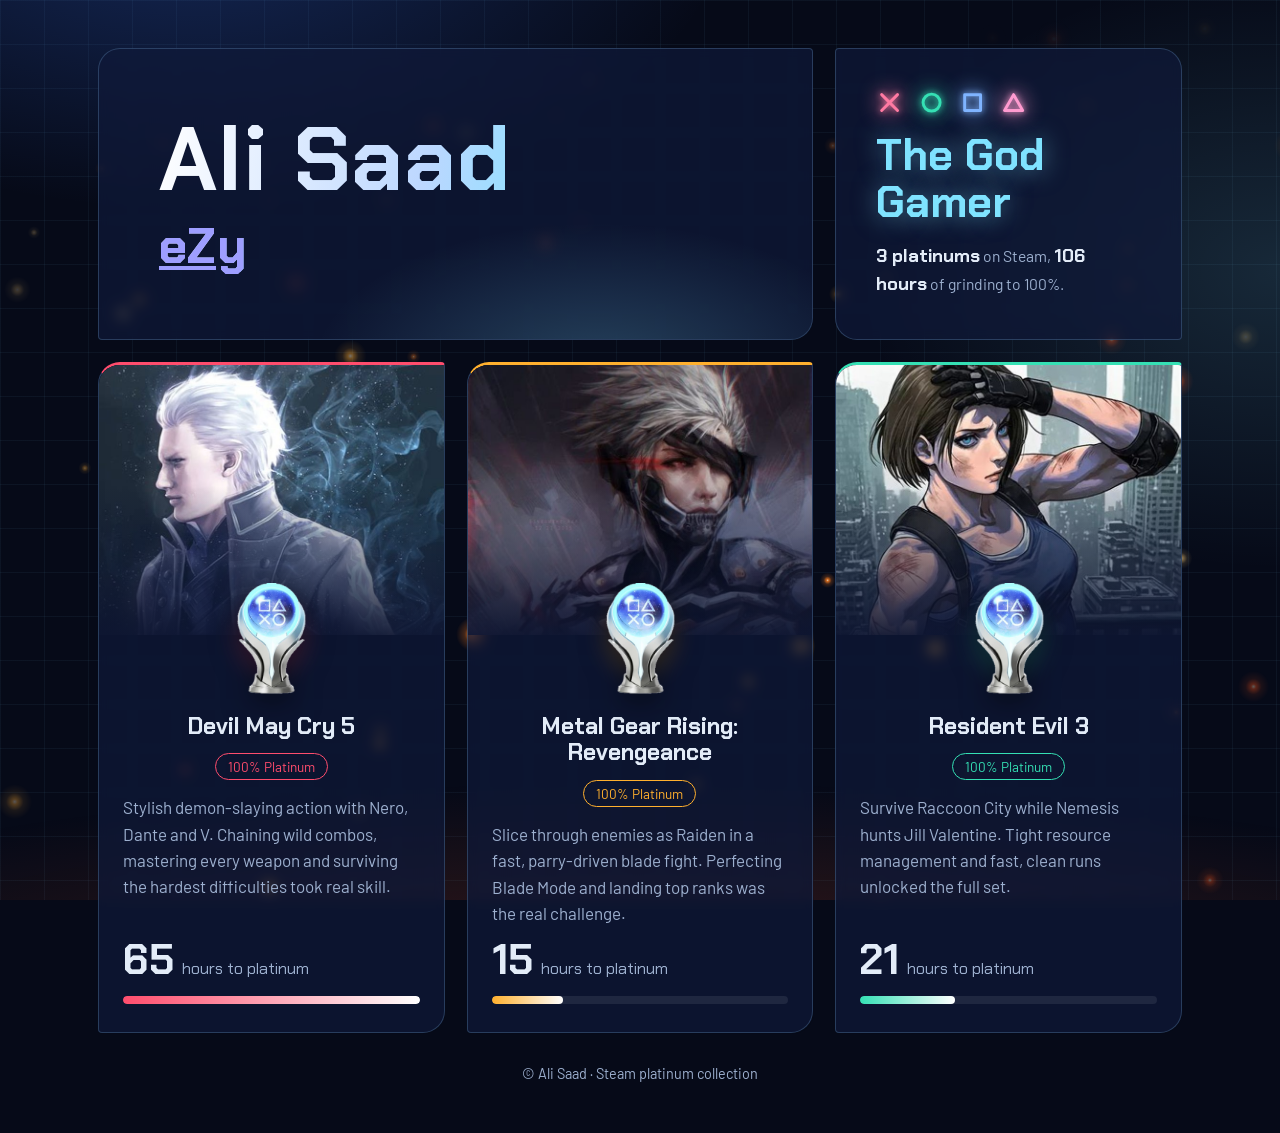
==== commit 0222ba55: "Add files via upload" ====
--- a/index.html
+++ b/index.html
@@ -1,284 +1,100 @@
 <!DOCTYPE html>
 <html lang="en">
 <head>
-    <meta charset="UTF-8">
-    <meta name="viewport" content="width=device-width, initial-scale=1.0">
-    <title>DARK SOULS III</title>
-    <!-- Import Cinzel font for authentic Dark Souls typography -->
-    <link rel="preconnect" href="https://fonts.googleapis.com">
-    <link rel="preconnect" href="https://fonts.gstatic.com" crossorigin>
-    <link href="https://fonts.googleapis.com/css2?family=Cinzel:wght@600;700&display=swap" rel="stylesheet">
-
-    <style>
-        * {
-            margin: 0;
-            padding: 0;
-            box-sizing: border-box;
-        }
-
-        body, html {
-            width: 100%;
-            height: 100%;
-            overflow: hidden;
-            font-family: 'Georgia', serif;
-            background-color: #0d0d0d;
-            color: #d4d4d4;
-            user-select: none;
-        }
-
-        /* Background & Atmosphere */
-        .ds-background {
-            position: absolute;
-            top: 0;
-            left: 0;
-            width: 100%;
-            height: 100%;
-            background: radial-gradient(circle at center, #181615 0%, #0d0c0b 70%, #050505 100%);
-            z-index: 1;
-        }
-
-        /* Vignette & Ash overlay */
-        .vignette {
-            position: absolute;
-            top: 0;
-            left: 0;
-            width: 100%;
-            height: 100%;
-            box-shadow: inset 0 0 180px rgba(0, 0, 0, 0.95);
-            z-index: 2;
-            pointer-events: none;
-        }
-
-        #emberCanvas {
-            position: absolute;
-            top: 0;
-            left: 0;
-            width: 100%;
-            height: 100%;
-            z-index: 3;
-            pointer-events: none;
-        }
-
-        /* UI Container */
-        .ds-container {
-            position: relative;
-            z-index: 10;
-            width: 100%;
-            height: 100%;
-            display: flex;
-            flex-direction: column;
-            justify-content: center;
-            align-items: center;
-            padding: 60px 80px;
-        }
-
-        /* Title Logo Wrapper */
-        .ds-logo-wrapper {
-            position: relative;
-            display: flex;
-            align-items: center;
-            justify-content: center;
-            opacity: 0;
-            transform: translateY(-10px);
-            animation: fadeInLogo 2.5s ease-out forwards;
-            animation-delay: 0.3s;
-        }
-
-        /* Smooth radial glow behind title */
-        .ds-logo-wrapper::before {
-            content: '';
-            position: absolute;
-            top: 50%;
-            left: 50%;
-            transform: translate(-50%, -50%);
-            width: 120%;
-            height: 220%;
-            background: radial-gradient(ellipse at center, rgba(230, 110, 20, 0.28) 0%, rgba(180, 60, 10, 0.12) 45%, rgba(0,0,0,0) 75%);
-            pointer-events: none;
-            z-index: 1;
-            filter: blur(20px);
-        }
-
-        .ds-logo-text {
-            position: relative;
-            z-index: 2;
-            font-family: 'Cinzel', serif;
-            font-weight: 700;
-            --s: min(6.5rem, 7.5vw); /* title size: full size on desktop, shrinks to fit phones */
-            font-size: var(--s);
-            white-space: nowrap;
-            letter-spacing: 0.18em;
-            color: #f5f2eb;
-            text-shadow: 0 0 15px rgba(245, 242, 235, 0.5), 0 0 35px rgba(210, 90, 20, 0.4), 0 0 70px rgba(150, 40, 0, 0.3);
-            display: flex;
-            align-items: baseline;
-        }
-
-        /* Trademark Symbol */
-        .ds-tm {
-            font-size: max(0.6rem, calc(var(--s) * 0.154));
-            position: relative;
-            top: calc(var(--s) * -0.554);
-            margin-right: calc(var(--s) * 0.123);
-            opacity: 0.85;
-            font-family: sans-serif;
-            font-weight: normal;
-        }
-
-        /* Roman Numeral III */
-        .ds-roman-numeral {
-            font-size: calc(var(--s) * 1.046);
-            margin-left: calc(var(--s) * 0.062);
-            letter-spacing: 0.05em;
-        }
-
-        /* Copyright / Version Footer Positioned at Bottom */
-        .ds-footer {
-            position: absolute;
-            bottom: 35px;
-            padding: 0 1rem; /* keeps the footer off the screen edges on phones */
-            width: 100%;
-            text-align: center;
-            font-size: 0.75rem;
-            letter-spacing: 0.08em;
-            color: #837c73;
-            opacity: 0;
-            font-family: 'Times New Roman', serif;
-            animation: fadeInFooter 5s ease-out forwards;
-            animation-delay: 3s;
-        }
-
-        /* Animations */
-        @keyframes fadeInLogo {
-            to {
-                opacity: 1;
-                transform: translateY(0);
-            }
-        }
-
-        @keyframes fadeInFooter {
-            to {
-                opacity: 1;
-            }
-        }
-    </style>
+<meta charset="utf-8">
+<meta name="viewport" content="width=device-width, initial-scale=1, viewport-fit=cover">
+<title>Ali Saad · The God Gamer</title>
+<link rel="stylesheet" href="https://fonts.googleapis.com/css2?family=Chakra+Petch:wght@500;700&family=Barlow:wght@400;500&display=swap">
+<link rel="stylesheet" href="style.css?v=3">
 </head>
 <body>
+<canvas id="embers" aria-hidden="true"></canvas>
+<main>
+  <section class="box name"><h1>Ali Saad</h1>
+  <p class="nick"><a href="https://steamcommunity.com/profiles/76561198754484988/" target="_blank" rel="noopener noreferrer">eZy</a></p></section>
 
-    <!-- Local Audio Track -->
-    <audio id="theme-audio" loop preload="auto">
-        <source src="darksouls.mp3" type="audio/mpeg">
-    </audio>
+  <section class="box motto">
+    <div class="pad" aria-hidden="true">
+      <span><svg viewBox="0 0 24 24"><path d="M5 5l14 14M19 5L5 19"/></svg></span>
+      <span><svg viewBox="0 0 24 24"><circle cx="12" cy="12" r="7.5"/></svg></span>
+      <span><svg viewBox="0 0 24 24"><rect x="5" y="5" width="14" height="14"/></svg></span>
+      <span><svg viewBox="0 0 24 24"><path d="M12 5l8 14H4z"/></svg></span>
+    </div>
+    <h2>The God Gamer</h2>
+    <p><strong>3 platinums</strong> on Steam, <strong>106 hours</strong> of grinding to 100%.</p>
+  </section>
 
-    <div class="ds-background"></div>
-    <div class="vignette"></div>
-    <canvas id="emberCanvas"></canvas>
+  <article class="box game" data-h="68">
+    <div class="cover"><img src="vergil.jpg?v=3" alt="Vergil from Devil May Cry 5" width="720" height="900"></div>
+    <div class="trophy"><img src="trophy.png?v=3" alt="Platinum trophy" width="128" height="128"></div>
+    <h3><a href="https://store.steampowered.com/app/601150/Devil_May_Cry_5/" target="_blank" rel="noopener noreferrer">Devil May Cry 5</a></h3>
+    <span class="badge">100% Platinum</span>
+    <p>Stylish demon-slaying action with Nero, Dante and V. Chaining wild combos, mastering every weapon and surviving the hardest difficulties took real skill.</p>
+    <div class="hours"><b data-count="68">0</b><span>hours to platinum</span></div>
+    <div class="bar"><i data-w="100"></i></div>
+  </article>
 
-    <div class="ds-container">
-        <!-- Logo Structure -->
-        <div class="ds-logo-wrapper">
-            <div class="ds-logo-text">
-                DARK SOULS<span class="ds-tm">TM</span><span class="ds-roman-numeral">III</span>
-            </div>
-        </div>
+  <article class="box game" data-h="16">
+    <div class="cover"><img src="raiden.jpg?v=3" alt="Raiden from Metal Gear Rising: Revengeance" width="720" height="900"></div>
+    <div class="trophy"><img src="trophy.png?v=3" alt="Platinum trophy" width="128" height="128"></div>
+    <h3><a href="https://store.steampowered.com/app/235460/METAL_GEAR_RISING_REVENGEANCE/" target="_blank" rel="noopener noreferrer">Metal Gear Rising: Revengeance</a></h3>
+    <span class="badge">100% Platinum</span>
+    <p>Slice through enemies as Raiden in a fast, parry-driven blade fight. Perfecting Blade Mode and landing top ranks was the real challenge.</p>
+    <div class="hours"><b data-count="16">0</b><span>hours to platinum</span></div>
+    <div class="bar"><i data-w="24"></i></div>
+  </article>
 
-        <!-- Footer Information -->
-        <div class="ds-footer">
-            Dark Souls™ III & ©2016 BANDAI NAMCO Entertainment Inc. / ©2011-2016 FromSoftware, Inc.
-        </div>
-    </div>
+  <article class="box game" data-h="22">
+    <div class="cover"><img src="jill.jpg?v=3" alt="Jill Valentine from Resident Evil 3" width="720" height="900"></div>
+    <div class="trophy"><img src="trophy.png?v=3" alt="Platinum trophy" width="128" height="128"></div>
+    <h3><a href="https://store.steampowered.com/app/952060/Resident_Evil_3/" target="_blank" rel="noopener noreferrer">Resident Evil 3</a></h3>
+    <span class="badge">100% Platinum</span>
+    <p>Survive Raccoon City while Nemesis hunts Jill Valentine. Tight resource management and fast, clean runs unlocked the full set.</p>
+    <div class="hours"><b data-count="22">0</b><span>hours to platinum</span></div>
+    <div class="bar"><i data-w="32"></i></div>
+  </article>
 
+  <footer>© Ali Saad · Steam platinum collection</footer>
+</main>
+<script src="script.js?v=3"></script>
 <script>
-    // --- Ember / Ash Particle Simulation ---
-    const canvas = document.getElementById('emberCanvas');
-    const ctx = canvas.getContext('2d');
-
-    let width = canvas.width = window.innerWidth;
-    let height = canvas.height = window.innerHeight;
-
-    window.addEventListener('resize', () => {
-        width = canvas.width = window.innerWidth;
-        height = canvas.height = window.innerHeight;
+(function(){
+  var c=document.getElementById('embers'),g=c&&c.getContext('2d');
+  if(!g||matchMedia('(prefers-reduced-motion:reduce)').matches){if(c)c.remove();return}
+  var W,H,D,P=[],S=[],lw=innerWidth,last=0;
+  ['255,84,24','255,126,30','255,170,46','255,205,110'].forEach(function(k){
+    var s=document.createElement('canvas'),q=s.getContext('2d'),r;
+    s.width=s.height=64;r=q.createRadialGradient(32,32,0,32,32,32);
+    r.addColorStop(0,'rgba(255,244,214,1)');r.addColorStop(.16,'rgba('+k+',.95)');
+    r.addColorStop(.5,'rgba('+k+',.25)');r.addColorStop(1,'rgba('+k+',0)');
+    q.fillStyle=r;q.fillRect(0,0,64,64);S.push(s);
+  });
+  function make(first){
+    return{x:Math.random()*W,y:first?Math.random()*H:H+40*D,s:(10+Math.random()*26)*D,
+      v:(.5+Math.random()*1.3)*D,a:(.15+Math.random()*.5)*D,p:Math.random()*6.28,
+      f:.6+Math.random()*1.6,c:S[Math.floor(Math.random()*S.length)]};
+  }
+  function fit(){
+    var i,n=Math.max(28,Math.min(80,innerWidth/16));
+    D=Math.min(devicePixelRatio||1,2);W=c.width=innerWidth*D;H=c.height=innerHeight*D;
+    P=[];for(i=0;i<n;i++)P.push(make(true));
+  }
+  function tick(ms){
+    var t=ms/1000,dt=Math.min(3,(ms-(last||ms))/16.67);last=ms;
+    g.clearRect(0,0,W,H);g.globalCompositeOperation='lighter';
+    P.forEach(function(e,i){
+      e.y-=e.v*dt;e.x+=Math.sin(t*e.f+e.p)*e.a*dt;
+      if(e.y<-e.s)P[i]=e=make(false);
+      g.globalAlpha=Math.max(0,Math.min(1,e.y/H*1.5))*(.65+.35*Math.sin(t*e.f*5+e.p));
+      g.drawImage(e.c,e.x-e.s/2,e.y-e.s/2,e.s,e.s);
     });
-
-    const embers = [];
-    const numEmbers = 280;
-
-    class Ember {
-        constructor() {
-            this.reset();
-        }
-
-        reset() {
-            this.x = Math.random() * width;
-            this.y = height + (Math.random() * 60);
-            this.size = Math.random() * 3.2 + 1.0;
-            this.speedY = Math.random() * 1.4 + 0.5;
-            this.speedX = (Math.random() - 0.5) * 0.8;
-            this.opacity = Math.random() * 0.85 + 0.15;
-            this.fadeRate = Math.random() * 0.002 + 0.0008;
-            
-            const randColor = Math.random();
-            if (randColor > 0.6) {
-                this.color = '#ffaa33';
-            } else if (randColor > 0.2) {
-                this.color = '#ff5500';
-            } else {
-                this.color = '#ffcc00';
-            }
-        }
-
-        update() {
-            this.y -= this.speedY;
-            this.x += this.speedX + Math.sin(this.y * 0.015) * 0.5;
-            this.opacity -= this.fadeRate;
-
-            if (this.y < -15 || this.opacity <= 0) {
-                this.reset();
-            }
-        }
-
-        draw() {
-            ctx.save();
-            ctx.globalAlpha = Math.max(0, this.opacity);
-            ctx.fillStyle = this.color;
-            ctx.shadowBlur = 12;
-            ctx.shadowColor = this.color;
-            ctx.fillRect(this.x, this.y, this.size, this.size * 2.2);
-            ctx.restore();
-        }
-    }
-
-    for (let i = 0; i < numEmbers; i++) {
-        const emb = new Ember();
-        emb.y = Math.random() * height;
-        embers.push(emb);
-    }
-
-    function animateEmbers() {
-        ctx.clearRect(0, 0, width, height);
-        embers.forEach(ember => {
-            ember.update();
-            ember.draw();
-        });
-        requestAnimationFrame(animateEmbers);
-    }
-
-    animateEmbers();
-
-    // --- Audio Playback Handler ---
-    const audio = document.getElementById('theme-audio');
-
-    // Browsers (GitHub Pages included) block autoplay WITH sound until the visitor interacts with the page.
-    // So we try now, and if it's blocked we retry on click / key press / tap until it really starts.
-    const unlockEvents = ['click', 'keydown', 'touchend'];
-    function startAudio() {
-        audio.play().then(() => {
-            unlockEvents.forEach(e => window.removeEventListener(e, startAudio)); // playing, stop listening
-        }).catch(() => {}); // still blocked, wait for the next interaction
-    }
-    unlockEvents.forEach(e => window.addEventListener(e, startAudio));
-    startAudio();
+    requestAnimationFrame(tick);
+  }
+  addEventListener('resize',function(){
+    if(innerWidth!==lw){lw=innerWidth;fit()}else{H=c.height=innerHeight*D}
+  });
+  fit();requestAnimationFrame(tick);
+})();
 </script>
 </body>
-</html>+</html>
--- a/style.css
+++ b/style.css
@@ -0,0 +1,65 @@
+:root{
+  color-scheme:dark;
+  --void:#060a18; --deep:#0c1430; --panel:rgba(16,26,58,.72); --line:rgba(140,205,255,.22);
+  --ice:#7fe3ff; --plat:#e3ecf8; --mute:#9db0cf;
+  --a1:#ff4d6d; --a2:#ffb02e; --a3:#35e0b4;
+  --display:"Chakra Petch","Segoe UI",Arial,sans-serif; --body:"Barlow","Segoe UI",Arial,sans-serif;
+  box-sizing:border-box; padding-top:env(safe-area-inset-top,0px); padding-bottom:env(safe-area-inset-bottom,0px);
+}
+*,*::before,*::after{box-sizing:inherit}
+html{scroll-padding-top:env(safe-area-inset-top,0px)}
+body{margin:0;min-height:100vh;background:var(--void);color:var(--plat);font-family:var(--body);font-size:17px;line-height:1.55;
+  background-image:
+    radial-gradient(900px 500px at 15% -10%,rgba(60,120,255,.28),transparent 60%),
+    radial-gradient(700px 500px at 100% 30%,rgba(127,227,255,.14),transparent 60%),
+    linear-gradient(rgba(127,227,255,.05) 1px,transparent 1px),
+    linear-gradient(90deg,rgba(127,227,255,.05) 1px,transparent 1px);
+  background-size:auto,auto,44px 44px,44px 44px;background-attachment:fixed}
+main{max-width:1180px;margin:0 auto;padding:clamp(16px,4vw,48px);display:grid;gap:22px;grid-template-columns:repeat(12,1fr)}
+.box{background:var(--panel);border:1px solid var(--line);border-radius:22px 4px 22px 4px;backdrop-filter:blur(6px);position:relative;overflow:hidden}
+.name{grid-column:span 8;padding:clamp(28px,5vw,60px);display:flex;flex-direction:column;justify-content:center;min-height:230px}
+.name::after{content:"";position:absolute;inset:auto -10% -60% 30%;height:100%;background:radial-gradient(closest-side,rgba(127,227,255,.22),transparent);pointer-events:none}
+h1,.nick{align-self:flex-start;margin:0;font-family:var(--display);font-weight:700;line-height:1;letter-spacing:.01em;
+  background:linear-gradient(100deg,#fff 0%,#bcd7ff 35%,#7fe3ff 55%,#fff 80%);background-size:220% 100%;-webkit-background-clip:text;background-clip:text;color:transparent;animation:sheen 6s ease-in-out infinite alternate}
+@keyframes sheen{to{background-position:100% 0}}
+h1{font-size:clamp(2.4rem,7.2vw,5.6rem)}
+.nick{font-size:clamp(1.7rem,4.2vw,3.1rem);margin-top:.35em}
+.motto{grid-column:span 4;padding:clamp(24px,3.5vw,40px);display:flex;flex-direction:column;justify-content:center;gap:16px;border-radius:4px 22px 4px 22px}
+.motto h2{margin:0;font-family:var(--display);font-weight:700;font-size:clamp(1.8rem,3.6vw,2.7rem);line-height:1.08;color:var(--ice);text-shadow:0 0 24px rgba(127,227,255,.55)}
+.pad{display:flex;gap:14px;font-family:var(--display);font-size:1.5rem;color:var(--mute)}
+.pad span:nth-child(1){color:#ff7aa2}.pad span:nth-child(2){color:#35e0b4}.pad span:nth-child(3){color:#7fb4ff}.pad span:nth-child(4){color:#ff9bd0}
+.pad span{display:block;line-height:0;filter:drop-shadow(0 0 3px currentColor) drop-shadow(0 0 10px currentColor)}
+.pad svg{display:block;width:1.7rem;height:1.7rem;fill:none;stroke:currentColor;stroke-width:2.6;stroke-linecap:round;stroke-linejoin:round}
+.motto p{margin:0;color:var(--mute);font-size:.98rem}
+.motto strong{color:var(--plat);font-family:var(--display);font-size:1.15rem}
+.game{grid-column:span 4;padding:0 24px 28px;display:flex;flex-direction:column;gap:14px;border-top:3px solid var(--c);transition:transform .25s,box-shadow .25s}
+.game:hover{transform:translateY(-6px);box-shadow:0 18px 50px -18px var(--c)}
+.game:nth-of-type(1){--c:var(--a1)}.game:nth-of-type(2){--c:var(--a2)}.game:nth-of-type(3){--c:var(--a3)}
+.cover{margin:0 -24px;height:270px;position:relative;overflow:hidden;background:var(--deep)}
+.cover img{width:100%;height:100%;object-fit:cover;object-position:50% 12%;display:block;transition:transform .6s}
+.cover::after{content:"";position:absolute;inset:0;background:linear-gradient(180deg,rgba(6,10,24,0) 45%,rgba(14,22,50,.95) 100%)}
+.game:hover .cover img{transform:scale(1.06)}
+.game:nth-of-type(2) .cover img{object-position:50% 18%}
+.trophy{align-self:center;width:112px;height:112px;margin-top:-66px;position:relative;z-index:1;display:grid;place-items:center}
+.trophy::before{content:"";position:absolute;inset:-10%;background:radial-gradient(closest-side,var(--c),transparent 70%);opacity:.38;filter:blur(8px)}
+.trophy img{position:relative;width:100%;height:100%;object-fit:contain;filter:drop-shadow(0 8px 14px rgba(0,0,0,.5));animation:float 4s ease-in-out infinite}
+.game:nth-of-type(2) .trophy img{animation-delay:-1.3s}.game:nth-of-type(3) .trophy img{animation-delay:-2.6s}
+@keyframes float{50%{transform:translateY(-7px)}}
+h3{margin:4px 0 0;font-family:var(--display);font-size:1.45rem;line-height:1.15;text-align:center}
+.badge{align-self:center;font-size:.85rem;color:var(--c);border:1px solid var(--c);border-radius:99px;padding:2px 12px}
+.game p{margin:0;color:var(--mute);flex:1}
+.hours{display:flex;align-items:baseline;gap:8px;font-family:var(--display)}
+.hours b{font-size:2.6rem;line-height:1;color:var(--plat)}
+.hours span{color:var(--mute);font-size:1rem}
+.bar{height:8px;border-radius:99px;background:rgba(255,255,255,.08);overflow:hidden}
+.bar i{display:block;height:100%;width:0;border-radius:99px;background:linear-gradient(90deg,var(--c),#fff);transition:width 1.6s cubic-bezier(.2,.8,.2,1)}
+footer{grid-column:1/-1;text-align:center;color:var(--mute);font-size:.9rem;padding:8px 0 0}
+:focus-visible{outline:2px solid var(--ice);outline-offset:3px}
+main{position:relative;z-index:1}
+#embers{position:fixed;inset:0;width:100%;height:100%;z-index:0;pointer-events:none;background:radial-gradient(120% 36% at 50% 112%,rgba(255,90,31,.22),transparent 70%)}
+.game h3 a{color:inherit;text-decoration:none}
+.game h3 a::after{content:"";position:absolute;inset:0;z-index:2}
+.game h3 a:focus-visible{outline:none}
+.game h3 a:focus-visible::after{outline:2px solid var(--ice);outline-offset:-4px}
+@media(max-width:900px){.name,.motto{grid-column:1/-1}.game{grid-column:1/-1}}
+@media(prefers-reduced-motion:reduce){*{animation:none!important;transition:none!important}}
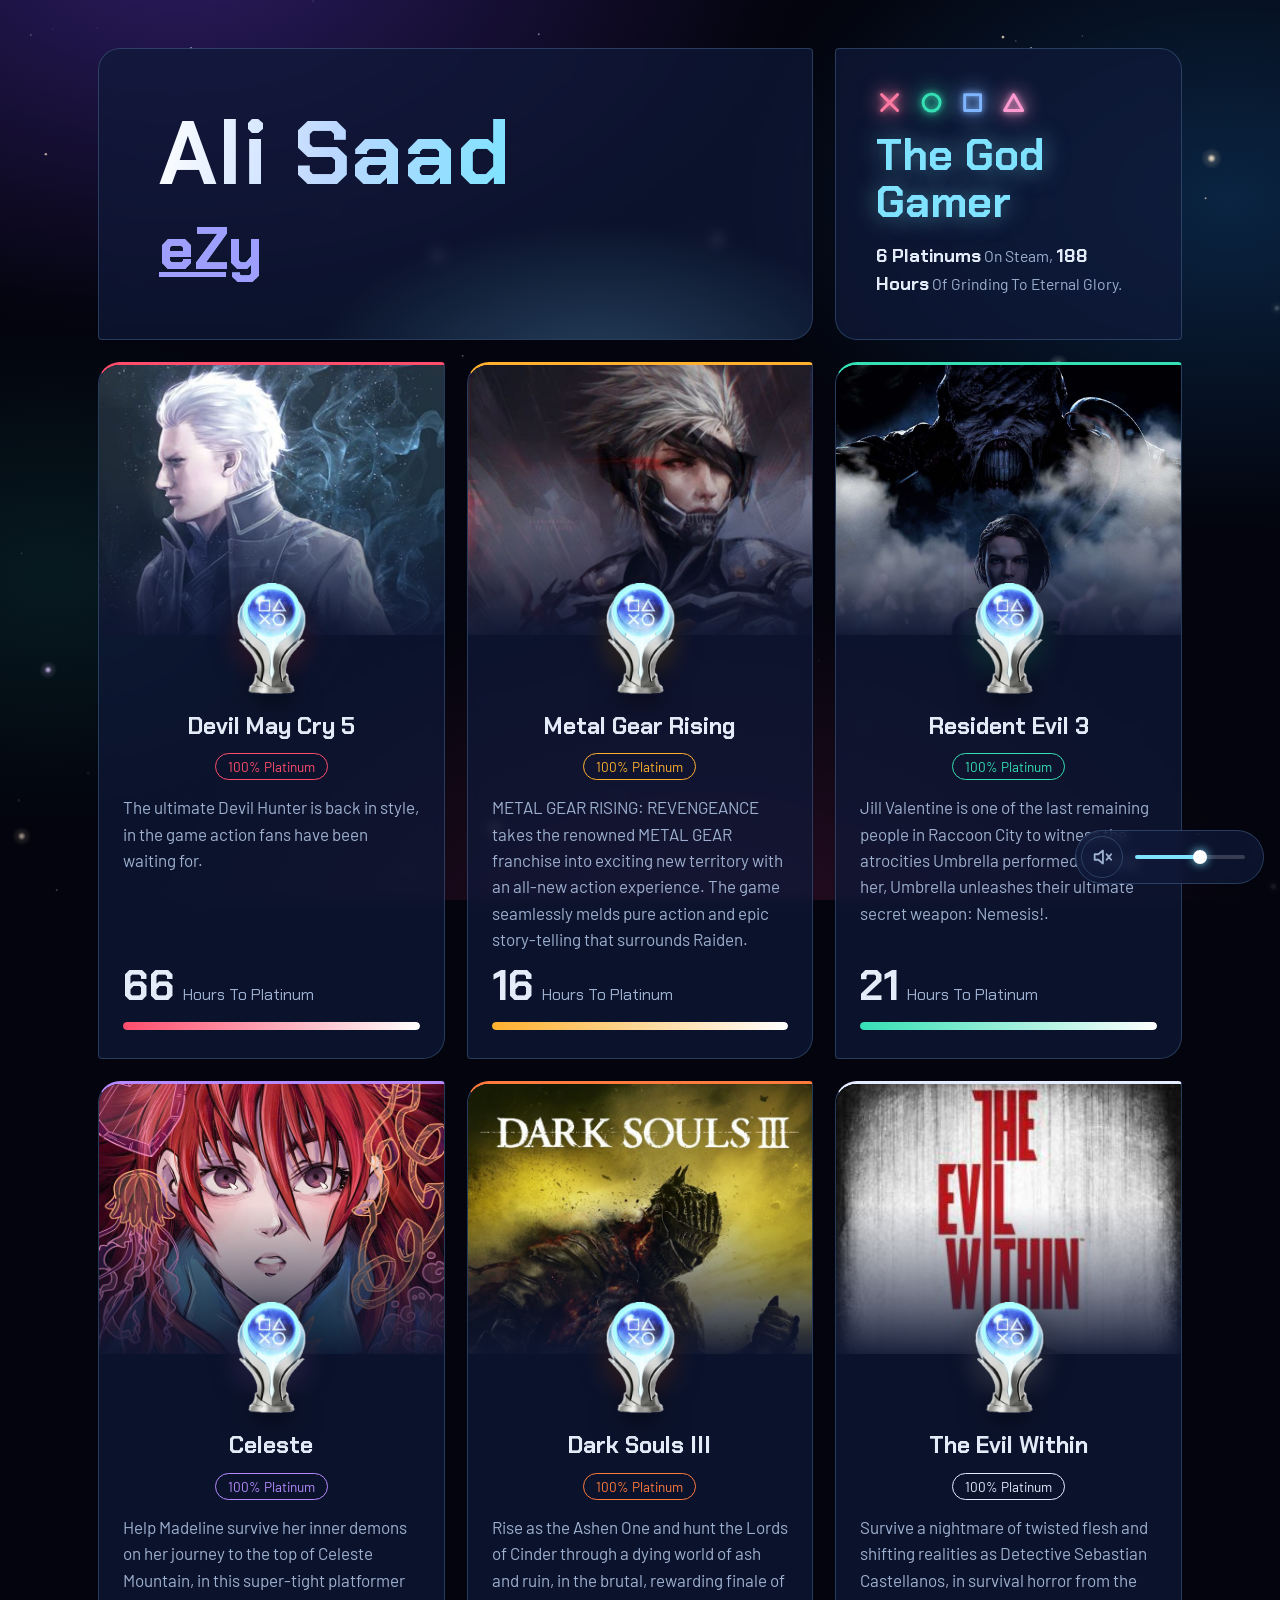
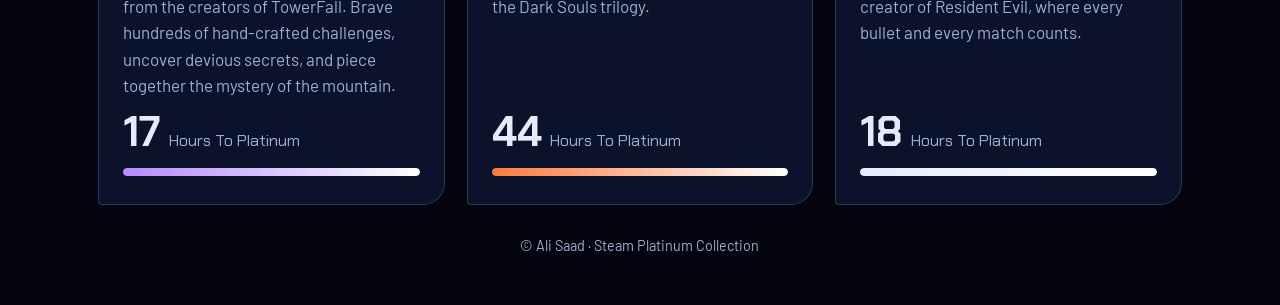
==== commit 3342ebb3: "Add files via upload" ====
--- a/index.html
+++ b/index.html
@@ -5,10 +5,13 @@
 <meta name="viewport" content="width=device-width, initial-scale=1, viewport-fit=cover">
 <title>Ali Saad · The God Gamer</title>
 <link rel="stylesheet" href="https://fonts.googleapis.com/css2?family=Chakra+Petch:wght@500;700&family=Barlow:wght@400;500&display=swap">
-<link rel="stylesheet" href="style.css?v=3">
+<link rel="stylesheet" href="style.css?v=6">
 </head>
 <body>
-<canvas id="embers" aria-hidden="true"></canvas>
+<canvas id="stars" aria-hidden="true"></canvas>
+<audio id="bgm" src="beneath-the-mask.mp3" loop preload="auto"></audio>
+<div class="sound" id="sound"><button id="music" class="music" type="button" aria-label="Background music" aria-pressed="false" title="Music on/off"><svg viewBox="0 0 24 24" aria-hidden="true"><path d="M4 9v6h4l5 4V5L8 9z"/><path class="waves" d="M16 9a4 4 0 010 6M18.5 6.5a8 8 0 010 11"/><path class="mute" d="M17 9l5 6M22 9l-5 6"/></svg></button>
+<input id="vol" class="vol" type="range" min="0" max="100" step="1" value="60" aria-label="Music volume"></div>
 <main>
   <section class="box name"><h1>Ali Saad</h1>
   <p class="nick"><a href="https://steamcommunity.com/profiles/76561198754484988/" target="_blank" rel="noopener noreferrer">eZy</a></p></section>
@@ -21,7 +24,7 @@
       <span><svg viewBox="0 0 24 24"><path d="M12 5l8 14H4z"/></svg></span>
     </div>
     <h2>The God Gamer</h2>
-    <p><strong>3 platinums</strong> on Steam, <strong>106 hours</strong> of grinding to 100%.</p>
+    <p><strong>6 Platinums</strong> On Steam, <strong>188 Hours</strong> Of Grinding To Eternal Glory.</p>
   </section>
 
   <article class="box game" data-h="68">
@@ -29,71 +32,149 @@
     <div class="trophy"><img src="trophy.png?v=3" alt="Platinum trophy" width="128" height="128"></div>
     <h3><a href="https://store.steampowered.com/app/601150/Devil_May_Cry_5/" target="_blank" rel="noopener noreferrer">Devil May Cry 5</a></h3>
     <span class="badge">100% Platinum</span>
-    <p>Stylish demon-slaying action with Nero, Dante and V. Chaining wild combos, mastering every weapon and surviving the hardest difficulties took real skill.</p>
-    <div class="hours"><b data-count="68">0</b><span>hours to platinum</span></div>
+    <p>The ultimate Devil Hunter is back in style, in the game action fans have been waiting for.</p>
+    <div class="hours"><b data-count="68">0</b><span>Hours To Platinum</span></div>
     <div class="bar"><i data-w="100"></i></div>
   </article>
 
   <article class="box game" data-h="16">
     <div class="cover"><img src="raiden.jpg?v=3" alt="Raiden from Metal Gear Rising: Revengeance" width="720" height="900"></div>
     <div class="trophy"><img src="trophy.png?v=3" alt="Platinum trophy" width="128" height="128"></div>
-    <h3><a href="https://store.steampowered.com/app/235460/METAL_GEAR_RISING_REVENGEANCE/" target="_blank" rel="noopener noreferrer">Metal Gear Rising: Revengeance</a></h3>
+    <h3><a href="https://store.steampowered.com/app/235460/METAL_GEAR_RISING_REVENGEANCE/" target="_blank" rel="noopener noreferrer">Metal Gear Rising</a></h3>
     <span class="badge">100% Platinum</span>
-    <p>Slice through enemies as Raiden in a fast, parry-driven blade fight. Perfecting Blade Mode and landing top ranks was the real challenge.</p>
-    <div class="hours"><b data-count="16">0</b><span>hours to platinum</span></div>
-    <div class="bar"><i data-w="24"></i></div>
+    <p>METAL GEAR RISING: REVENGEANCE takes the renowned METAL GEAR franchise into exciting new territory with an all-new action experience. The game seamlessly melds pure action and epic story-telling that surrounds Raiden.</p>
+    <div class="hours"><b data-count="16">0</b><span>Hours To Platinum</span></div>
+    <div class="bar"><i data-w="100"></i></div>
   </article>
 
   <article class="box game" data-h="22">
-    <div class="cover"><img src="jill.jpg?v=3" alt="Jill Valentine from Resident Evil 3" width="720" height="900"></div>
+    <div class="cover"><img src="Jill-Valentine-Resident-Evil-3.jpg" alt="Jill Valentine from Resident Evil 3" width="720" height="900"></div>
     <div class="trophy"><img src="trophy.png?v=3" alt="Platinum trophy" width="128" height="128"></div>
     <h3><a href="https://store.steampowered.com/app/952060/Resident_Evil_3/" target="_blank" rel="noopener noreferrer">Resident Evil 3</a></h3>
     <span class="badge">100% Platinum</span>
-    <p>Survive Raccoon City while Nemesis hunts Jill Valentine. Tight resource management and fast, clean runs unlocked the full set.</p>
-    <div class="hours"><b data-count="22">0</b><span>hours to platinum</span></div>
-    <div class="bar"><i data-w="32"></i></div>
+    <p>Jill Valentine is one of the last remaining people in Raccoon City to witness the atrocities Umbrella performed. To stop her, Umbrella unleashes their ultimate secret weapon: Nemesis!.</p>
+    <div class="hours"><b data-count="22">0</b><span>Hours To Platinum</span></div>
+    <div class="bar"><i data-w="100"></i></div>
   </article>
 
-  <footer>© Ali Saad · Steam platinum collection</footer>
+  <article class="box game" data-h="18">
+    <div class="cover"><img src="Celeste Box art.jpg" alt="Madeline from Celeste" width="736" height="1184"></div>
+    <div class="trophy"><img src="trophy.png?v=3" alt="Platinum trophy" width="128" height="128"></div>
+    <h3><a href="https://store.steampowered.com/app/504230/Celeste/" target="_blank" rel="noopener noreferrer">Celeste</a></h3>
+    <span class="badge">100% Platinum</span>
+    <p>Help Madeline survive her inner demons on her journey to the top of Celeste Mountain, in this super-tight platformer from the creators of TowerFall. Brave hundreds of hand-crafted challenges, uncover devious secrets, and piece together the mystery of the mountain.</p>
+    <div class="hours"><b data-count="18">0</b><span>Hours To Platinum</span></div>
+    <div class="bar"><i data-w="100"></i></div>
+  </article>
+
+  <article class="box game" data-h="45">
+    <div class="cover"><img src="dark-souls-3.jpg" alt="Armored knight from Dark Souls III" width="720" height="1080"></div>
+    <div class="trophy"><img src="trophy.png?v=3" alt="Platinum trophy" width="128" height="128"></div>
+    <h3><a href="https://store.steampowered.com/app/374320/DARK_SOULS_III/" target="_blank" rel="noopener noreferrer">Dark Souls III</a></h3>
+    <span class="badge">100% Platinum</span>
+    <p>Rise as the Ashen One and hunt the Lords of Cinder through a dying world of ash and ruin, in the brutal, rewarding finale of the Dark Souls trilogy.</p>
+    <div class="hours"><b data-count="45">0</b><span>Hours To Platinum</span></div>
+    <div class="bar"><i data-w="100"></i></div>
+  </article>
+
+  <article class="box game" data-h="19">
+    <div class="cover"><img src="theevilwithin.jpg" alt="Veiled bust from The Evil Within" width="225" height="400"></div>
+    <div class="trophy"><img src="trophy.png?v=3" alt="Platinum trophy" width="128" height="128"></div>
+    <h3><a href="https://store.steampowered.com/app/268050/The_Evil_Within/" target="_blank" rel="noopener noreferrer">The Evil Within</a></h3>
+    <span class="badge">100% Platinum</span>
+    <p>Survive a nightmare of twisted flesh and shifting realities as Detective Sebastian Castellanos, in survival horror from the creator of Resident Evil, where every bullet and every match counts.</p>
+    <div class="hours"><b data-count="19">0</b><span>Hours To Platinum</span></div>
+    <div class="bar"><i data-w="100"></i></div>
+  </article>
+
+  <footer>© Ali Saad · Steam Platinum Collection</footer>
 </main>
 <script src="script.js?v=3"></script>
 <script>
 (function(){
-  var c=document.getElementById('embers'),g=c&&c.getContext('2d');
-  if(!g||matchMedia('(prefers-reduced-motion:reduce)').matches){if(c)c.remove();return}
-  var W,H,D,P=[],S=[],lw=innerWidth,last=0;
-  ['255,84,24','255,126,30','255,170,46','255,205,110'].forEach(function(k){
+  var c=document.getElementById('stars'),g=c&&c.getContext('2d');
+  if(!g)return;
+  var calm=matchMedia('(prefers-reduced-motion:reduce)').matches,W,H,D,P=[],S=[],lw=innerWidth,last=0,
+      T=['255,255,255','190,215,255','255,232,200','215,190,255'];
+  T.forEach(function(k){
     var s=document.createElement('canvas'),q=s.getContext('2d'),r;
     s.width=s.height=64;r=q.createRadialGradient(32,32,0,32,32,32);
-    r.addColorStop(0,'rgba(255,244,214,1)');r.addColorStop(.16,'rgba('+k+',.95)');
-    r.addColorStop(.5,'rgba('+k+',.25)');r.addColorStop(1,'rgba('+k+',0)');
+    r.addColorStop(0,'rgba(255,255,255,1)');r.addColorStop(.14,'rgba('+k+',.9)');
+    r.addColorStop(.4,'rgba('+k+',.2)');r.addColorStop(1,'rgba('+k+',0)');
     q.fillStyle=r;q.fillRect(0,0,64,64);S.push(s);
   });
-  function make(first){
-    return{x:Math.random()*W,y:first?Math.random()*H:H+40*D,s:(10+Math.random()*26)*D,
-      v:(.5+Math.random()*1.3)*D,a:(.15+Math.random()*.5)*D,p:Math.random()*6.28,
-      f:.6+Math.random()*1.6,c:S[Math.floor(Math.random()*S.length)]};
+  function make(){
+    var z=Math.random(),a=Math.random()*6.2832,v=(.05+z*.3)*D,i=Math.floor(Math.random()*T.length);
+    return{x:Math.random()*W,y:Math.random()*H,big:z>.9,r:(.5+z*1.1)*D,s:(16+Math.random()*10)*D,
+      vx:Math.cos(a)*v,vy:Math.sin(a)*v,w:(.02+Math.random()*.06)*D,al:.3+z*.7,
+      f:.5+Math.random()*1.6,p:Math.random()*6.2832,c:S[i],k:'rgb('+T[i]+')'};
+  }
+  function draw(t){
+    g.clearRect(0,0,W,H);
+    P.forEach(function(e){
+      g.globalAlpha=e.al*(calm?1:.55+.45*Math.sin(t*e.f+e.p));
+      if(e.big)g.drawImage(e.c,e.x-e.s/2,e.y-e.s/2,e.s,e.s);
+      else{g.fillStyle=e.k;g.beginPath();g.arc(e.x,e.y,e.r,0,6.2832);g.fill()}
+    });
+  }
+  function move(dt,t){
+    P.forEach(function(e){
+      var m=e.s+8*D;
+      e.x+=(e.vx+Math.sin(t*e.f*.5+e.p)*e.w)*dt;
+      e.y+=(e.vy+Math.cos(t*e.f*.4+e.p)*e.w)*dt;
+      if(e.x<-m)e.x=W+m;else if(e.x>W+m)e.x=-m;
+      if(e.y<-m)e.y=H+m;else if(e.y>H+m)e.y=-m;
+    });
   }
   function fit(){
-    var i,n=Math.max(28,Math.min(80,innerWidth/16));
+    var i,n=Math.round(Math.max(70,Math.min(190,innerWidth*innerHeight/9000)));
     D=Math.min(devicePixelRatio||1,2);W=c.width=innerWidth*D;H=c.height=innerHeight*D;
-    P=[];for(i=0;i<n;i++)P.push(make(true));
+    P=[];for(i=0;i<n;i++)P.push(make());
+    if(calm)draw(0);
   }
   function tick(ms){
-    var t=ms/1000,dt=Math.min(3,(ms-(last||ms))/16.67);last=ms;
-    g.clearRect(0,0,W,H);g.globalCompositeOperation='lighter';
-    P.forEach(function(e,i){
-      e.y-=e.v*dt;e.x+=Math.sin(t*e.f+e.p)*e.a*dt;
-      if(e.y<-e.s)P[i]=e=make(false);
-      g.globalAlpha=Math.max(0,Math.min(1,e.y/H*1.5))*(.65+.35*Math.sin(t*e.f*5+e.p));
-      g.drawImage(e.c,e.x-e.s/2,e.y-e.s/2,e.s,e.s);
-    });
-    requestAnimationFrame(tick);
+    var dt=Math.min(3,(ms-(last||ms))/16.67);last=ms;
+    move(dt,ms/1000);draw(ms/1000);requestAnimationFrame(tick);
   }
   addEventListener('resize',function(){
-    if(innerWidth!==lw){lw=innerWidth;fit()}else{H=c.height=innerHeight*D}
+    if(innerWidth!==lw){lw=innerWidth;fit()}else{H=c.height=innerHeight*D;if(calm)draw(0)}
   });
-  fit();requestAnimationFrame(tick);
+  fit();if(!calm)requestAnimationFrame(tick);
+})();
+</script>
+<script>
+(function(){
+  var a=document.getElementById('bgm'),b=document.getElementById('music'),r=document.getElementById('vol'),w=document.getElementById('sound'),
+      K='bgm-off',V='bgm-vol',off=false,last=60,E=['click','keydown','touchend'];
+  if(!a||!b||!r||!w)return;
+  function put(k,v){try{localStorage.setItem(k,v)}catch(e){}}
+  try{
+    off=localStorage.getItem(K)==='1';
+    var s=parseInt(localStorage.getItem(V),10);
+    if(s>=0&&s<=100)r.value=s;
+  }catch(e){}
+  function sync(){var on=!a.paused&&a.volume>0;b.classList.toggle('on',on);b.setAttribute('aria-pressed',on)}
+  function apply(v){a.volume=Math.pow(v/100,2);r.style.setProperty('--v',v+'%');if(v>0)last=v;sync()}
+  function setVol(v){r.value=v;apply(v);put(V,v)}
+  a.volume=.5;if(Math.abs(a.volume-.5)>.01)w.classList.add('novol');
+  apply(+r.value);
+  function go(e){
+    if(b.contains(e.target))return;
+    E.forEach(function(n){removeEventListener(n,go,true)});
+    if(!off)a.play().catch(function(){});
+  }
+  a.addEventListener('play',sync);a.addEventListener('pause',sync);
+  a.addEventListener('error',function(){w.hidden=true});
+  r.addEventListener('input',function(){setVol(+r.value)});
+  b.addEventListener('click',function(){
+    if(!a.paused&&a.volume>0){off=true;a.pause()}
+    else{off=false;if(a.volume===0)setVol(last);a.play().catch(function(){})}
+    put(K,off?'1':'0');
+  });
+  if(!off){
+    var p=a.play();
+    if(p&&p.catch)p.catch(function(){E.forEach(function(n){addEventListener(n,go,true)})});
+  }
 })();
 </script>
 </body>
--- a/style.css
+++ b/style.css
@@ -1,8 +1,8 @@
 :root{
   color-scheme:dark;
-  --void:#060a18; --deep:#0c1430; --panel:rgba(16,26,58,.72); --line:rgba(140,205,255,.22);
+  --void:#03040d; --deep:#0c1430; --panel:rgba(16,26,58,.72); --line:rgba(140,205,255,.22);
   --ice:#7fe3ff; --plat:#e3ecf8; --mute:#9db0cf;
-  --a1:#ff4d6d; --a2:#ffb02e; --a3:#35e0b4;
+  --a1:#ff4d6d; --a2:#ffb02e; --a3:#35e0b4; --a4:#b78bff; --a5:#ff7a3d; --a6:#e6ecff;
   --display:"Chakra Petch","Segoe UI",Arial,sans-serif; --body:"Barlow","Segoe UI",Arial,sans-serif;
   box-sizing:border-box; padding-top:env(safe-area-inset-top,0px); padding-bottom:env(safe-area-inset-bottom,0px);
 }
@@ -10,20 +10,20 @@
 html{scroll-padding-top:env(safe-area-inset-top,0px)}
 body{margin:0;min-height:100vh;background:var(--void);color:var(--plat);font-family:var(--body);font-size:17px;line-height:1.55;
   background-image:
-    radial-gradient(900px 500px at 15% -10%,rgba(60,120,255,.28),transparent 60%),
-    radial-gradient(700px 500px at 100% 30%,rgba(127,227,255,.14),transparent 60%),
-    linear-gradient(rgba(127,227,255,.05) 1px,transparent 1px),
-    linear-gradient(90deg,rgba(127,227,255,.05) 1px,transparent 1px);
-  background-size:auto,auto,44px 44px,44px 44px;background-attachment:fixed}
+    radial-gradient(1000px 620px at 14% -6%,rgba(120,72,255,.34),transparent 62%),
+    radial-gradient(820px 560px at 96% 22%,rgba(34,150,255,.22),transparent 60%),
+    radial-gradient(900px 620px at 55% 108%,rgba(255,64,160,.16),transparent 62%),
+    radial-gradient(520px 380px at 4% 64%,rgba(40,220,200,.10),transparent 65%);
+  background-attachment:fixed}
 main{max-width:1180px;margin:0 auto;padding:clamp(16px,4vw,48px);display:grid;gap:22px;grid-template-columns:repeat(12,1fr)}
 .box{background:var(--panel);border:1px solid var(--line);border-radius:22px 4px 22px 4px;backdrop-filter:blur(6px);position:relative;overflow:hidden}
 .name{grid-column:span 8;padding:clamp(28px,5vw,60px);display:flex;flex-direction:column;justify-content:center;min-height:230px}
 .name::after{content:"";position:absolute;inset:auto -10% -60% 30%;height:100%;background:radial-gradient(closest-side,rgba(127,227,255,.22),transparent);pointer-events:none}
 h1,.nick{align-self:flex-start;margin:0;font-family:var(--display);font-weight:700;line-height:1;letter-spacing:.01em;
-  background:linear-gradient(100deg,#fff 0%,#bcd7ff 35%,#7fe3ff 55%,#fff 80%);background-size:220% 100%;-webkit-background-clip:text;background-clip:text;color:transparent;animation:sheen 6s ease-in-out infinite alternate}
-@keyframes sheen{to{background-position:100% 0}}
+  background:linear-gradient(100deg,#fff 0%,#bcd7ff 25%,#7fe3ff 50%,#bcd7ff 75%,#fff 100%);background-size:200% 100%;-webkit-background-clip:text;background-clip:text;color:transparent;animation:sheen 6s linear infinite}
+@keyframes sheen{to{background-position:200% 0}}
 h1{font-size:clamp(2.4rem,7.2vw,5.6rem)}
-.nick{font-size:clamp(1.7rem,4.2vw,3.1rem);margin-top:.35em}
+.nick{font-size:clamp(2rem,5vw,3.7rem);margin-top:.35em}
 .motto{grid-column:span 4;padding:clamp(24px,3.5vw,40px);display:flex;flex-direction:column;justify-content:center;gap:16px;border-radius:4px 22px 4px 22px}
 .motto h2{margin:0;font-family:var(--display);font-weight:700;font-size:clamp(1.8rem,3.6vw,2.7rem);line-height:1.08;color:var(--ice);text-shadow:0 0 24px rgba(127,227,255,.55)}
 .pad{display:flex;gap:14px;font-family:var(--display);font-size:1.5rem;color:var(--mute)}
@@ -34,16 +34,19 @@
 .motto strong{color:var(--plat);font-family:var(--display);font-size:1.15rem}
 .game{grid-column:span 4;padding:0 24px 28px;display:flex;flex-direction:column;gap:14px;border-top:3px solid var(--c);transition:transform .25s,box-shadow .25s}
 .game:hover{transform:translateY(-6px);box-shadow:0 18px 50px -18px var(--c)}
-.game:nth-of-type(1){--c:var(--a1)}.game:nth-of-type(2){--c:var(--a2)}.game:nth-of-type(3){--c:var(--a3)}
+.game:nth-of-type(1){--c:var(--a1)}.game:nth-of-type(2){--c:var(--a2)}.game:nth-of-type(3){--c:var(--a3)}.game:nth-of-type(4){--c:var(--a4)}.game:nth-of-type(5){--c:var(--a5)}.game:nth-of-type(6){--c:var(--a6)}
 .cover{margin:0 -24px;height:270px;position:relative;overflow:hidden;background:var(--deep)}
 .cover img{width:100%;height:100%;object-fit:cover;object-position:50% 12%;display:block;transition:transform .6s}
 .cover::after{content:"";position:absolute;inset:0;background:linear-gradient(180deg,rgba(6,10,24,0) 45%,rgba(14,22,50,.95) 100%)}
 .game:hover .cover img{transform:scale(1.06)}
 .game:nth-of-type(2) .cover img{object-position:50% 18%}
+.game:nth-of-type(4) .cover img{object-position:50% 45%}
+.game:nth-of-type(5) .cover img{object-position:50% 0%}
+.game:nth-of-type(6) .cover img{object-position:50% 15%}
 .trophy{align-self:center;width:112px;height:112px;margin-top:-66px;position:relative;z-index:1;display:grid;place-items:center}
 .trophy::before{content:"";position:absolute;inset:-10%;background:radial-gradient(closest-side,var(--c),transparent 70%);opacity:.38;filter:blur(8px)}
 .trophy img{position:relative;width:100%;height:100%;object-fit:contain;filter:drop-shadow(0 8px 14px rgba(0,0,0,.5));animation:float 4s ease-in-out infinite}
-.game:nth-of-type(2) .trophy img{animation-delay:-1.3s}.game:nth-of-type(3) .trophy img{animation-delay:-2.6s}
+.game:nth-of-type(2) .trophy img{animation-delay:-1.3s}.game:nth-of-type(3) .trophy img{animation-delay:-2.6s}.game:nth-of-type(4) .trophy img{animation-delay:-3.9s}.game:nth-of-type(5) .trophy img{animation-delay:-0.8s}.game:nth-of-type(6) .trophy img{animation-delay:-2.1s}
 @keyframes float{50%{transform:translateY(-7px)}}
 h3{margin:4px 0 0;font-family:var(--display);font-size:1.45rem;line-height:1.15;text-align:center}
 .badge{align-self:center;font-size:.85rem;color:var(--c);border:1px solid var(--c);border-radius:99px;padding:2px 12px}
@@ -56,10 +59,26 @@
 footer{grid-column:1/-1;text-align:center;color:var(--mute);font-size:.9rem;padding:8px 0 0}
 :focus-visible{outline:2px solid var(--ice);outline-offset:3px}
 main{position:relative;z-index:1}
-#embers{position:fixed;inset:0;width:100%;height:100%;z-index:0;pointer-events:none;background:radial-gradient(120% 36% at 50% 112%,rgba(255,90,31,.22),transparent 70%)}
+#stars{position:fixed;inset:0;width:100%;height:100%;z-index:0;pointer-events:none}
 .game h3 a{color:inherit;text-decoration:none}
 .game h3 a::after{content:"";position:absolute;inset:0;z-index:2}
 .game h3 a:focus-visible{outline:none}
 .game h3 a:focus-visible::after{outline:2px solid var(--ice);outline-offset:-4px}
+.sound{position:fixed;right:max(16px,env(safe-area-inset-right,0px));bottom:max(16px,env(safe-area-inset-bottom,0px));z-index:5;display:flex;align-items:center;gap:12px;padding:5px 18px 5px 5px;border-radius:99px;border:1px solid var(--line);background:var(--panel);backdrop-filter:blur(6px)}
+.sound[hidden]{display:none}
+.sound.novol{padding:5px}.sound.novol .vol{display:none}
+.music{width:42px;height:42px;display:grid;place-items:center;padding:0;border-radius:50%;border:1px solid var(--line);background:transparent;color:var(--mute);cursor:pointer;transition:color .25s,border-color .25s,box-shadow .25s}
+.music:hover,.music.on{color:var(--ice);border-color:var(--ice)}
+.music.on{box-shadow:0 0 18px -4px var(--ice)}
+.music svg{width:22px;height:22px;fill:none;stroke:currentColor;stroke-width:2;stroke-linecap:round;stroke-linejoin:round}
+.music .waves{display:none}.music.on .waves{display:inline}.music.on .mute{display:none}
+.vol{--v:60%;-webkit-appearance:none;appearance:none;width:110px;height:20px;margin:0;background:transparent;cursor:pointer}
+.vol::-webkit-slider-runnable-track{height:4px;border-radius:99px;background:linear-gradient(90deg,var(--ice) var(--v),rgba(255,255,255,.18) var(--v))}
+.vol::-moz-range-track{height:4px;border-radius:99px;background:rgba(255,255,255,.18)}
+.vol::-moz-range-progress{height:4px;border-radius:99px;background:var(--ice)}
+.vol::-webkit-slider-thumb{-webkit-appearance:none;appearance:none;width:14px;height:14px;margin-top:-5px;border:0;border-radius:50%;background:#fff;box-shadow:0 0 10px var(--ice)}
+.vol::-moz-range-thumb{width:14px;height:14px;border:0;border-radius:50%;background:#fff;box-shadow:0 0 10px var(--ice)}
+.vol:focus-visible{outline:2px solid var(--ice);outline-offset:4px;border-radius:99px}
+@media(max-width:480px){.vol{width:84px}}
 @media(max-width:900px){.name,.motto{grid-column:1/-1}.game{grid-column:1/-1}}
 @media(prefers-reduced-motion:reduce){*{animation:none!important;transition:none!important}}
